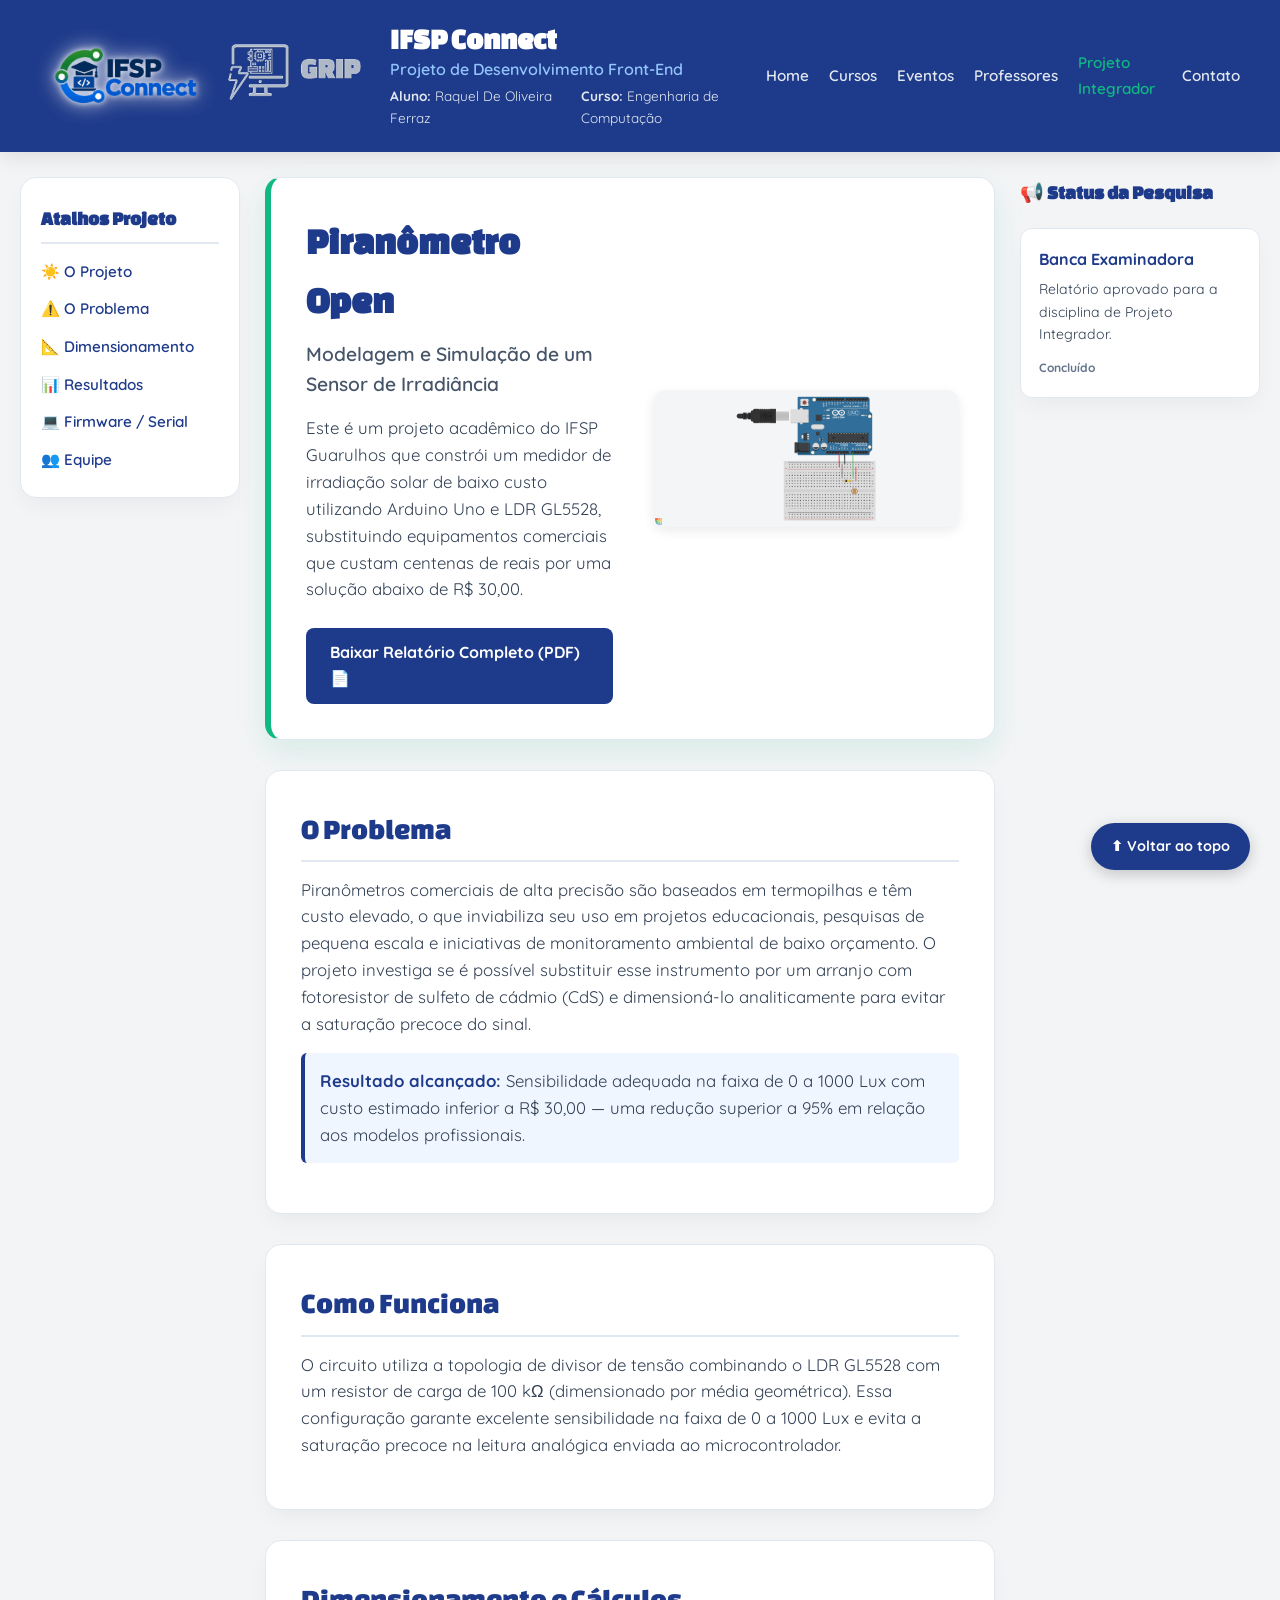
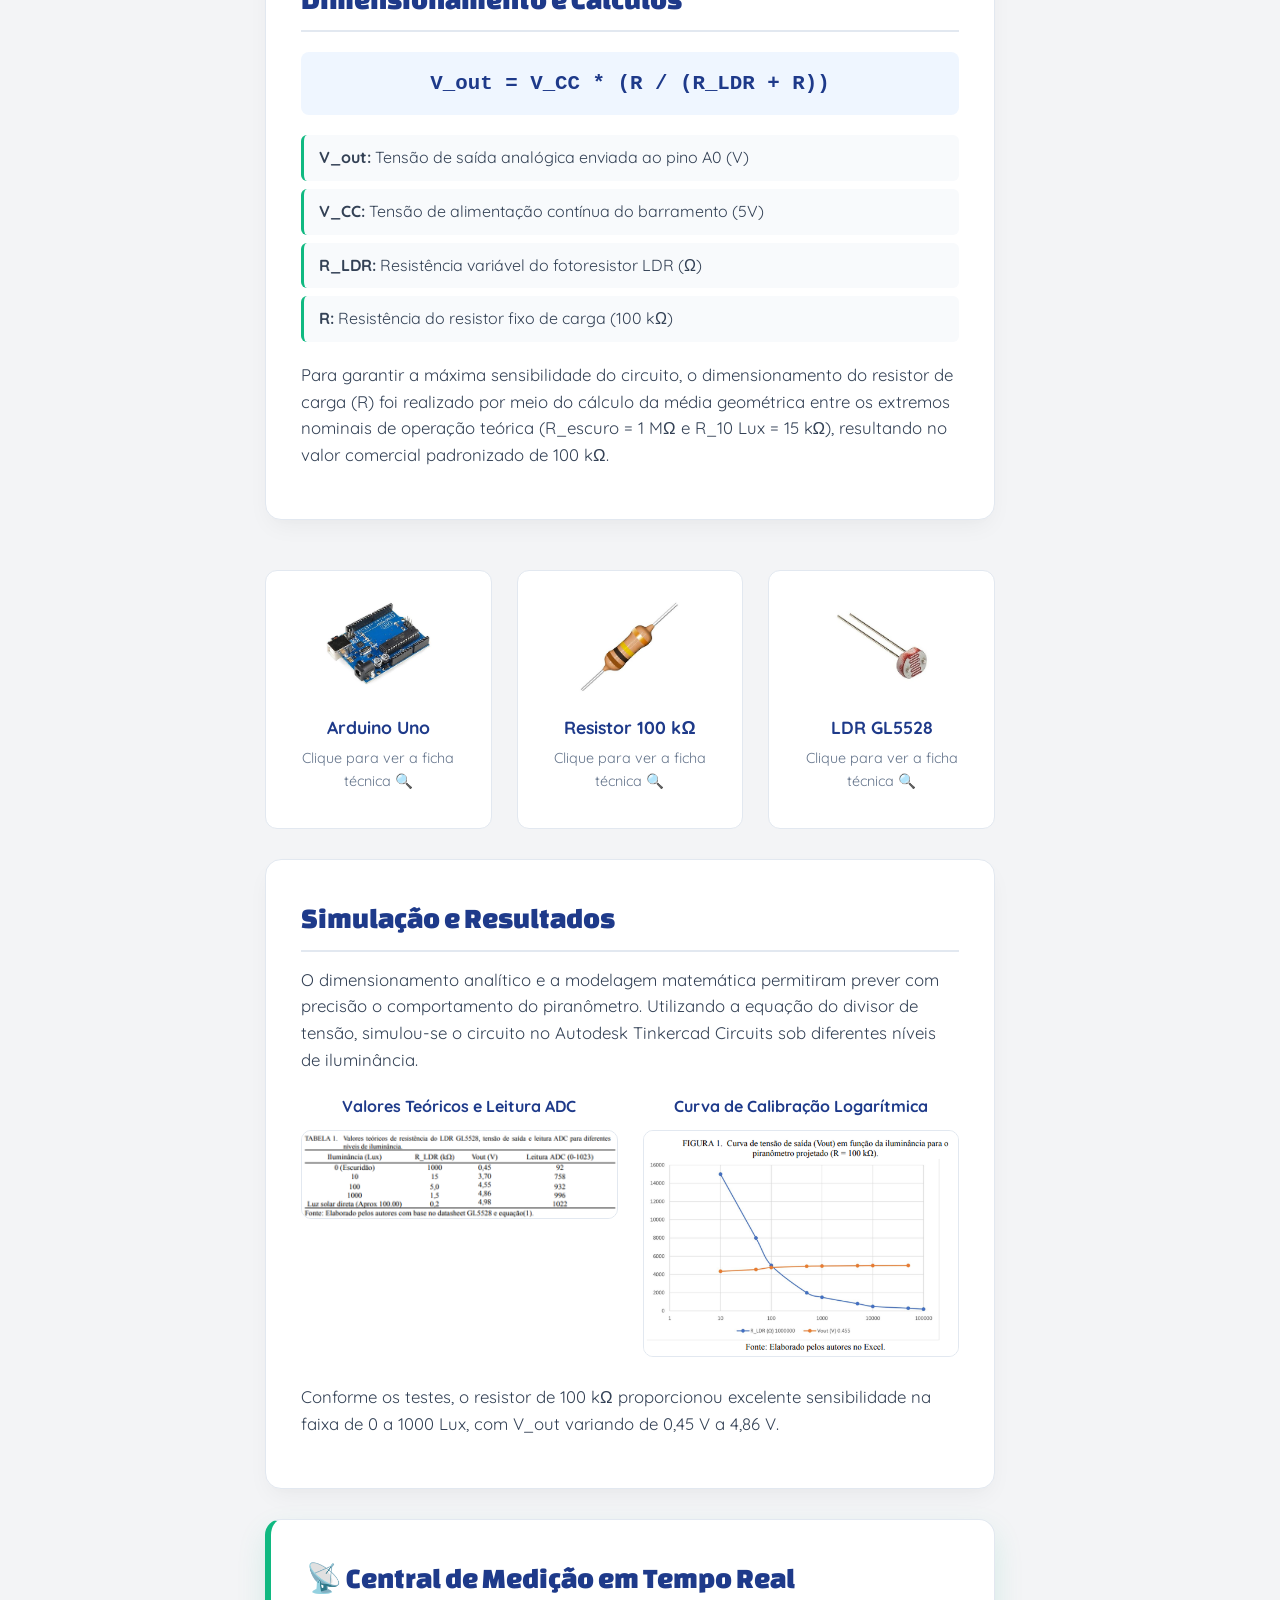
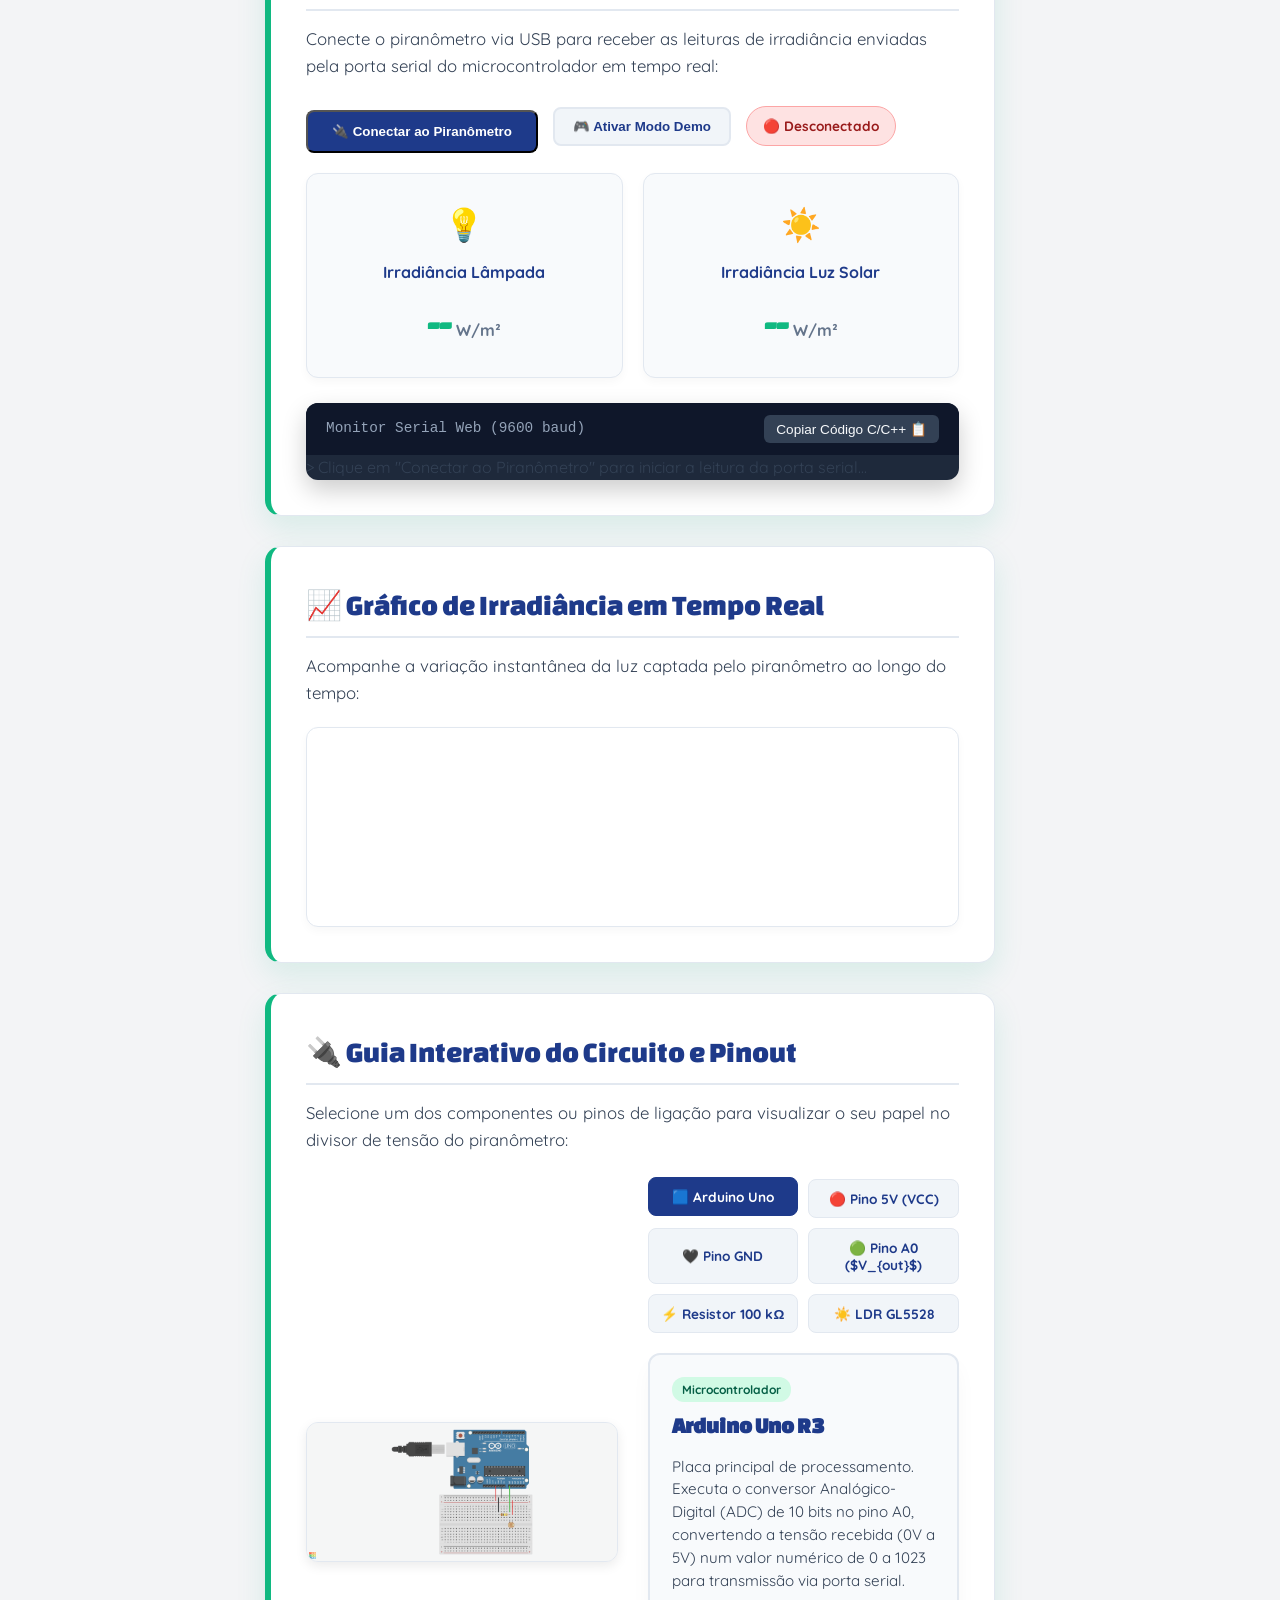
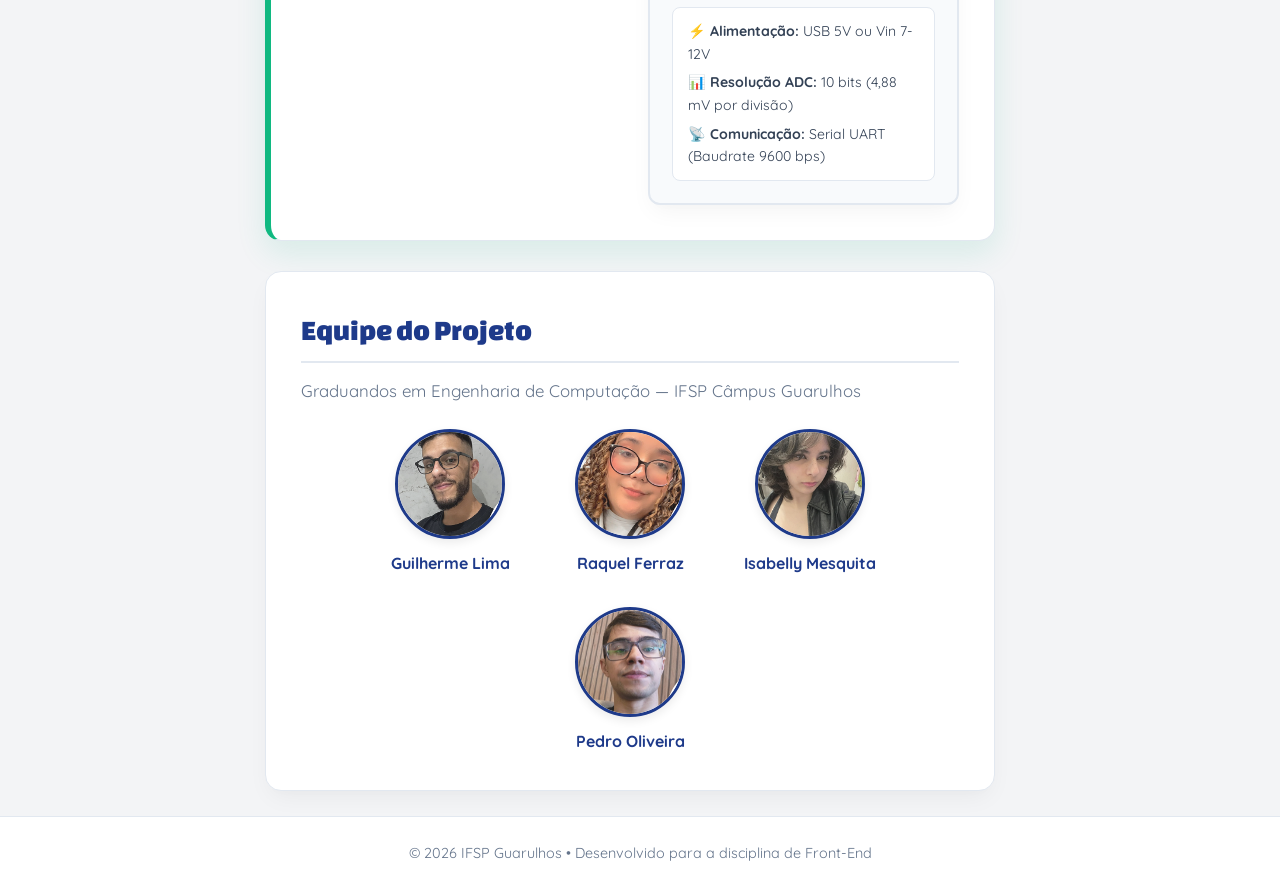
==== paginas/projeto.html @ 39aa789d "IFSP Connect e Projeto Integrador" ====
<!DOCTYPE html>
<html lang="pt-BR">

<head>
    <meta charset="UTF-8">
    <meta name="viewport" content="width=device-width, initial-scale=1.0">
    <link rel="stylesheet" type="text/css" href="../css/StyleProjeto.css">
    <title>Projeto Integrador - IFSP Connect</title>
    <link rel="icon" type="image/png" href="../icones/favicon.png">
    <script src="https://cdn.jsdelivr.net/npm/chart.js"></script>
</head>

<body id="top" class="grid-layout">

    <!-- 1. CABEÇALHO OCUPANDO TODA A LARGURA -->
    <header class="header-area">
        <div class="header-left">
            <div class="Logo">
                <img src="../imagens/ifsp-connect-azul.png" alt="Imagem Connect em azul" class="logo-connect">
                <img src="../imagens/Logo_GRIP_CorClara_ComNome.png" alt="Logo do Grupo que desenvolveu o projeto" class="logo-grip">
            </div>
    
            <div id="TPrincipal">
                <h1 id="principal">IFSP Connect</h1>
                <h2 class="Curso">Projeto de Desenvolvimento Front-End</h2>
                <div class="InfoAluno">
                    <p><strong>Aluno:</strong> Raquel De Oliveira Ferraz</p>
                    <p><strong>Curso:</strong> Engenharia de Computação</p>
                </div>
            </div>
        </div>
    
        <!-- Links de navegação com Flexbox -->
        <nav class="menu-navegacao">
            <ul>
                <li><a href="../index.html">Home</a></li>
                <li><a href="cursos.html">Cursos</a></li>
                <li><a href="eventos.html">Eventos</a></li>
                <li><a href="professores.html">Professores</a></li>
                <li><a href="projeto.html" class="active">Projeto Integrador</a></li>
                <li><a href="contato.html">Contato</a></li>
            </ul>
        </nav>
    </header>

    <!-- 2. MENU LATERAL DE NAVEGAÇÃO RÁPIDA -->
    <aside class="sidebar-area">
        <h3>Atalhos Projeto</h3>
        <nav class="menu-lateral-links">
            <ul>
                <li><a href="#piranometro">☀️ O Projeto</a></li>
                <li><a href="#Problema">⚠️ O Problema</a></li>
                <li><a href="#Calculos">📐 Dimensionamento</a></li>
                <li><a href="#Resultados">📊 Resultados</a></li>
                <li><a href="#Interacao">💻 Firmware / Serial</a></li>
                <li><a href="#Equipe">👥 Equipe</a></li>
            </ul>
        </nav>
    </aside>

    <!-- 3. ÁREA PRINCIPAL DE CONTEÚDO -->
    <main class="main-area">

        <!-- Seção Hero / Apresentação do Projeto -->
        <section id="piranometro" class="card hero-project destaque">
            <div class="project-info">
                <h1>Piranômetro Open</h1>
                <h3>Modelagem e Simulação de um Sensor de Irradiância</h3>

                <p>
                    Este é um projeto acadêmico do IFSP Guarulhos que constrói um medidor de irradiação solar de baixo custo 
                    utilizando Arduino Uno e LDR GL5528, substituindo equipamentos comerciais que custam centenas de reais por uma solução abaixo de R$ 30,00.
                </p>

                <div class="btn-group">
                    <a href="../fontes/relatorio_projeto_integrador.pdf" target="_blank" class="btn-primary">
                        Baixar Relatório Completo (PDF) 📄
                    </a>
                </div>
            </div>

            <div class="project-media">
                <img src="../imagens/SensorIrradiancia.png" alt="Simulação do projeto no Tinkercad">
            </div>
        </section>

        <!-- Seção O Problema -->
        <section id="Problema" class="card Problema">
            <h2>O Problema</h2>
            <p>
                Piranômetros comerciais de alta precisão são baseados em termopilhas e têm custo elevado, o que inviabiliza seu uso
                em projetos educacionais, pesquisas de pequena escala e iniciativas de monitoramento ambiental de baixo orçamento. O projeto investiga
                se é possível substituir esse instrumento por um arranjo com fotoresistor de sulfeto de cádmio (CdS) e dimensioná-lo analiticamente para evitar a saturação precoce do sinal.
            </p>
            <p class="highlight-box">
                <strong>Resultado alcançado:</strong> Sensibilidade adequada na faixa de 0 a 1000 Lux com custo estimado inferior a R$ 30,00 — uma redução superior a 95% em relação aos modelos profissionais.
            </p>
        </section>

        <!-- Seção Como Funciona -->
        <section class="card ComoFunciona">
            <h2>Como Funciona</h2>
            <p>
                O circuito utiliza a topologia de divisor de tensão combinando o LDR GL5528 com um resistor de carga de 100 kΩ (dimensionado por média geométrica). Essa configuração garante excelente sensibilidade na faixa de 0 a 1000 Lux e evita a saturação precoce na leitura analógica enviada ao microcontrolador.
            </p>
        </section>

        <!-- Seção Cálculos -->
        <section id="Calculos" class="card calculo">
            <h2>Dimensionamento e Cálculos</h2>

            <div class="formula-box">
                V_out = V_CC * (R / (R_LDR + R))
            </div>

            <ul class="lista-variaveis">
                <li><strong>V_out:</strong> Tensão de saída analógica enviada ao pino A0 (V)</li>
                <li><strong>V_CC:</strong> Tensão de alimentação contínua do barramento (5V)</li>
                <li><strong>R_LDR:</strong> Resistência variável do fotoresistor LDR (Ω)</li>
                <li><strong>R:</strong> Resistência do resistor fixo de carga (100 kΩ)</li>
            </ul>

            <p>
                Para garantir a máxima sensibilidade do circuito, o dimensionamento do resistor de carga (R) foi realizado por meio do cálculo da média geométrica entre os extremos nominais de operação teórica (R_escuro = 1 MΩ e R_10 Lux = 15 kΩ), resultando no valor comercial padronizado de 100 kΩ.
            </p>
        </section>

        <!-- Seção Componentes -->
        <div class="components-grid">
            <div class="component-card component-card-interactive" onclick="abrirModal('arduino')">
                <img src="../imagens/Arduino.png" alt="Arduino Uno">
                <h4>Arduino Uno</h4>
                <p>Clique para ver a ficha técnica 🔍</p>
            </div>
        
            <div class="component-card component-card-interactive" onclick="abrirModal('resistor')">
                <img src="../imagens/Resistor.png" alt="Resistor 100kΩ">
                <h4>Resistor 100 kΩ</h4>
                <p>Clique para ver a ficha técnica 🔍</p>
            </div>
        
            <div class="component-card component-card-interactive" onclick="abrirModal('ldr')">
                <img src="../imagens/LDR.png" alt="Fotoresistor LDR">
                <h4>LDR GL5528</h4>
                <p>Clique para ver a ficha técnica 🔍</p>
            </div>
        </div>

        <!-- Seção Resultados -->
        <section id="Resultados" class="card Resultado">
            <h2>Simulação e Resultados</h2>

            <p>
                O dimensionamento analítico e a modelagem matemática permitiram prever com precisão o comportamento do piranômetro. Utilizando a equação do divisor de tensão, simulou-se o circuito no Autodesk Tinkercad Circuits sob diferentes níveis de iluminância.
            </p>

            <div class="results-media-grid">
                <div class="media-box">
                    <h4>Valores Teóricos e Leitura ADC</h4>
                    <img src="../imagens/TabelaResul.png" alt="Tabela de resultados calculados">
                </div>

                <div class="media-box">
                    <h4>Curva de Calibração Logarítmica</h4>
                    <img src="../imagens/GraficoResul.png" alt="Gráfico da tensão de saída em função da iluminância">
                </div>
            </div>

            <p>
                Conforme os testes, o resistor de 100 kΩ proporcionou excelente sensibilidade na faixa de 0 a 1000 Lux, com V_out variando de 0,45 V a 4,86 V.
            </p>
        </section>

        <!-- PAINEL DE COMUNICAÇÃO SERIAL E MEDIÇÃO EM TEMPO REAL -->
        <section id="Interacao" class="card destaque">
            <h2>📡 Central de Medição em Tempo Real</h2>
            <p>Conecte o piranômetro via USB para receber as leituras de irradiância enviadas pela porta serial do
                microcontrolador em tempo real:</p>
        
            <div class="serial-controls">
                <button type="button" id="btnConectar" class="btn-primary">🔌 Conectar ao Piranômetro</button>
                <button type="button" id="btnDemo" class="btn-scenario">🎮 Ativar Modo Demo</button>
                <span id="statusConexao" class="badge-status desconectado">🔴 Desconectado</span>
            </div>
        
            <!-- Cards de Leituras Dinâmicas -->
            <div class="dash-resultados">
                <div class="dash-card">
                    <div class="dash-icon">💡</div>
                    <h4>Irradiância Lâmpada</h4>
                    <div class="dash-valor"><span id="valorLampada">--</span> <small>W/m²</small></div>
                </div>
                <div class="dash-card">
                    <div class="dash-icon">☀️</div>
                    <h4>Irradiância Luz Solar</h4>
                    <div class="dash-valor"><span id="valorSolar">--</span> <small>W/m²</small></div>
                </div>
            </div>
        
            <!-- Interface do Editor / Monitor Serial Integrado -->
            <div class="code-editor-container" style="margin-top: 25px;">
                <div class="editor-header">
                    <span>Monitor Serial Web (9600 baud)</span>
                    <button type="button" class="btn-copy" onclick="copiarCodigo()">Copiar Código C/C++ 📋</button>
                </div>
        
                <!-- Terminal de Saída Serial -->
                <div class="serial-monitor">
                    <div class="serial-body" id="serialOutput">
                        > Clique em "Conectar ao Piranômetro" para iniciar a leitura da porta serial...
                    </div>
                </div>
        
                <pre style="display: none;"><code id="codeBlock">void setup() {
          Serial.begin(9600); // Inicia comunicação serial a 9600 bps
        }
        
        void loop() {
          // Exemplo de envio padronizado para o IFSP Connect:
          // LAMPADA, <valor>
          // SOLAR, <valor>
          float irradianciaLampada = 650.0;
          float irradianciaSolar = 820.0;
          
          Serial.print("LAMPADA, ");
          Serial.println(irradianciaLampada);
          Serial.print("SOLAR, ");
          Serial.println(irradianciaSolar);
          delay(2000);
        }</code></pre>
            </div>
        </section>

        <!-- GRÁFICO DINÂMICO EM TEMPO REAL -->
        <section id="GraficoTempoReal" class="card destaque">
            <h2>📈 Gráfico de Irradiância em Tempo Real</h2>
            <p>Acompanhe a variação instantânea da luz captada pelo piranômetro ao longo do tempo:</p>

            <div class="chart-container-box">
                <canvas id="graficoIrradiancia"></canvas>
            </div>
        </section>

        <!-- GUIA INTERATIVO DO CIRCUITO E PINOUT -->
        <section id="GuiaCircuito" class="card destaque">
            <h2>🔌 Guia Interativo do Circuito e Pinout</h2>
            <p>Selecione um dos componentes ou pinos de ligação para visualizar o seu papel no divisor de tensão do piranômetro:</p>

            <div class="circuit-interactive-container">
                <!-- Imagem do Circuito Limpa -->
                <div class="circuit-diagram-wrapper">
                    <img src="../imagens/SensorIrradiancia.png" alt="Esquema do Circuito Piranômetro Open no Tinkercad" id="imgCircuito">
                </div>

                <!-- Painel de Seleção + Card de Informações -->
                <div class="circuit-interactive-panel">
                    <!-- Botões de Seleção Rápida -->
                    <div class="pinout-btn-grid">
                        <button type="button" class="btn-pinout active" onclick="mostrarInfoPino('arduino')">🟦 Arduino Uno</button>
                        <button type="button" class="btn-pinout" onclick="mostrarInfoPino('vcc')">🔴 Pino 5V (VCC)</button>
                        <button type="button" class="btn-pinout" onclick="mostrarInfoPino('gnd')">🖤 Pino GND</button>
                        <button type="button" class="btn-pinout" onclick="mostrarInfoPino('a0')">🟢 Pino A0 ($V_{out}$)</button>
                        <button type="button" class="btn-pinout" onclick="mostrarInfoPino('resistor')">⚡ Resistor 100 kΩ</button>
                        <button type="button" class="btn-pinout" onclick="mostrarInfoPino('ldr')">☀️ LDR GL5528</button>
                    </div>

                    <!-- Card Explicativo com Informações do Item Selecionado -->
                    <div class="circuit-info-card" id="cardInfoPinout">
                        <div class="info-pinout-header">
                            <span class="info-pinout-badge" id="badgePinout">Microcontrolador</span>
                            <h3 id="tituloPinout">Arduino Uno R3</h3>
                        </div>
                        <p id="descPinout">Placa principal de processamento. Executa o conversor Analógico-Digital (ADC) de 10 bits no pino A0, convertendo a tensão recebida (0V a 5V) num valor numérico de 0 a 1023 para transmissão via porta serial.</p>
                        <ul class="info-pinout-specs" id="specsPinout">
                            <li>⚡ <strong>Alimentação:</strong> USB 5V ou Vin 7-12V</li>
                            <li>📊 <strong>Resolução ADC:</strong> 10 bits (4,88 mV por divisão)</li>
                            <li>📡 <strong>Comunicação:</strong> Serial UART (Baudrate 9600 bps)</li>
                        </ul>
                    </div>
                </div>
            </div>
        </section>

        <!-- ESTRUTURA DO MODAL (POP-UP DOS COMPONENTES) -->
        <div id="modalComponente" class="modal-overlay" onclick="fecharModalFora(event)">
            <div class="modal-content">
                <span class="modal-close" onclick="fecharModal()">&times;</span>
                <h3 id="modalTitulo">Título do Componente</h3>
                <img id="modalImagem" src="" alt="Imagem do Componente">
                <p id="modalDescricao">Descrição técnica detalhada...</p>
                <ul id="modalEspecificacoes" class="modal-specs">
                    <!-- Especificações inseridas via JS -->
                </ul>
            </div>
        </div>

        <!-- Seção Equipe -->
        <section id="Equipe" class="card EquipeSeçao">
            <h2>Equipe do Projeto</h2>
            <p class="subtitle-team">Graduandos em Engenharia de Computação — IFSP Câmpus Guarulhos</p>

            <div class="team-grid">
                <div class="team-member">
                    <div class="foto-wrapper foto-guilherme">
                        <img src="../imagens/Guilherme.png" alt="Guilherme Lima">
                    </div>
                    <h4>Guilherme Lima</h4>
                </div>
                
                <div class="team-member">
                    <div class="foto-wrapper foto-raquel">
                        <img src="../imagens/Raquel.png" alt="Raquel Ferraz">
                    </div>
                    <h4>Raquel Ferraz</h4>
                </div>
                
                <div class="team-member">
                    <div class="foto-wrapper foto-isabelly">
                        <img src="../imagens/Isabelly.png" alt="Isabelly Mesquita">
                    </div>
                    <h4>Isabelly Mesquita</h4>
                </div>
                
                <div class="team-member">
                    <div class="foto-wrapper foto-pedro">
                        <img src="../imagens/Pedro.png" alt="Pedro Oliveira">
                    </div>
                    <h4>Pedro Oliveira</h4>
                </div>
            </div>
        </section>

    </main>

    <!-- 4. BARRA LATERAL PARA AVISOS DE PESQUISA -->
    <aside class="avisos-area">
        <h3>📢 Status da Pesquisa</h3>
        
        <div class="card-aviso">
            <h4>Banca Examinadora</h4>
            <p>Relatório aprovado para a disciplina de Projeto Integrador.</p>
            <span class="data-aviso">Concluído</span>
        </div>

    </aside>

    <!-- Botão Voltar ao Topo -->
    <a href="#top" class="btn-topo" title="Voltar ao topo">⬆ Voltar ao topo</a>

    <!-- 5. RODAPÉ OCUPANDO TODA A LARGURA -->
    <footer class="footer-area">
        <p>© 2026 IFSP Guarulhos • Desenvolvido para a disciplina de Front-End</p>
    </footer>

    <script src="../js/projeto.js"></script>
</body>

</html>
---- css/StyleProjeto.css ----
@import url('https://fonts.googleapis.com/css2?family=Changa+One&family=Quicksand:wght@400;500;600;700&display=swap');

/* RESET E VARIÁVEIS DE COR */
* {
    margin: 0;
    padding: 0;
    box-sizing: border-box;
}

:root {
    --bg-page: #F3F4F6;            
    --card-bg: #FFFFFF;            
    --primary-blue: #1E3A8A;       
    --accent-green: #10B981;       
    --text-main: #334155;          
    --text-muted: #64748B;         
    --border-color: #E2E8F0;       
    --shadow-soft: 0 10px 25px -5px rgba(0, 0, 0, 0.05), 0 8px 10px -6px rgba(0, 0, 0, 0.01);
}

html {
    scroll-behavior: smooth;
}

body {
    font-family: 'Quicksand', sans-serif;
    background-color: var(--bg-page);
    color: var(--text-main);
    line-height: 1.6;
}

/* ESTRUTURA PRINCIPAL COM CSS GRID */
.grid-layout {
    display: grid;
    grid-template-areas:
        "header  header   header"
        "sidebar main     avisos"
        "footer  footer   footer";
    grid-template-columns: 240px 1fr 260px;
    grid-template-rows: auto 1fr auto;
    min-height: 100vh;
    gap: 25px;
}

/* CABEÇALHO (LARGURA TOTAL E FLEXBOX INTERNO)*/
.header-area {
    grid-area: header;
    background-color: var(--primary-blue);
    padding: 15px 40px;
    display: flex;
    align-items: center;            
    justify-content: space-between; 
    position: sticky;
    top: 0;
    z-index: 1000;
    box-shadow: 0 4px 20px rgba(0, 0, 0, 0.1);
}

.header-left {
    display: flex;
    align-items: center;
    gap: 25px;                      
}

.Logo {
    display: flex;
    align-items: center;    
    gap: 15px;              
}

.Logo .logo-connect {
    max-width: 170px;
    height: auto;
    display: block;
    filter: drop-shadow(0px 0px 3px rgba(255, 255, 255, 0.95)) 
            drop-shadow(0px 0px 10px rgba(255, 255, 255, 0.7));
}

.Logo .logo-grip {
    max-width: 140px;  
    height: auto;
    display: block;
    margin-top: 10px;        
    transform: translateY(2px); 
}

#TPrincipal {
    display: flex;
    flex-direction: column;
    gap: 2px;             
}

#principal {
    color: #FFFFFF;
    font-family: 'Changa One', cursive, sans-serif;
    font-size: 1.8rem;
    line-height: 1.1;       
}

.Curso {
    color: #93C5FD;
    font-size: 1rem;
    font-weight: 600;
}

.InfoAluno {
    color: #E2E8F0;
    display: flex;
    gap: 20px;
    font-size: 0.85rem;
}

.InfoAluno p { color: #E2E8F0; font-weight: 400; }
.InfoAluno strong { color: #E2E8F0; font-weight: 700; }

/* MENU DE NAVEGAÇÃO SUPERIOR (FLEXBOX) */
nav.menu-navegacao ul {
    display: flex;
    list-style: none;
    gap: 20px;
    align-items: center;
}

nav a {
    text-decoration: none;
    color: #E2E8F0;
    font-weight: 600;
    font-size: 0.95rem;
    transition: color 0.2s ease;
}

nav a:hover, nav a.active {
    color: var(--accent-green);
}

/* MENU LATERAL (SIDEBAR) */
.sidebar-area {
    grid-area: sidebar;
    background-color: var(--card-bg);
    border-radius: 16px;
    padding: 25px 20px;
    margin-left: 20px;
    height: fit-content;
    border: 1px solid var(--border-color);
    box-shadow: var(--shadow-soft);
    position: sticky;
    top: 100px;
}

.sidebar-area h3 {
    font-size: 1.2rem;
    color: var(--primary-blue);
    font-family: 'Changa One', cursive, sans-serif;
    margin-bottom: 15px;
    border-bottom: 2px solid var(--border-color);
    padding-bottom: 8px;
}

.menu-lateral-links ul {
    list-style: none;
    display: flex;
    flex-direction: column;
    gap: 12px;
}

.menu-lateral-links a {
    text-decoration: none;
    color: var(--primary-blue);
    font-weight: 600;
    font-size: 0.95rem;
    transition: color 0.2s ease;
}

.menu-lateral-links a:hover {
    color: var(--accent-green);
}

/* ÁREA PRINCIPAL DE CONTEÚDO (MAIN)*/
.main-area {
    grid-area: main;
    display: flex;
    flex-direction: column;
    gap: 30px;
}

.card {
    background-color: var(--card-bg);
    border-radius: 16px;
    padding: 35px;
    box-shadow: var(--shadow-soft);
    border: 1px solid var(--border-color);
    scroll-margin-top: 110px;
}

.card.destaque {
    border-left: 6px solid var(--accent-green);
    box-shadow: 0 12px 30px rgba(16, 185, 129, 0.12);
}

main h2 {
    font-family: 'Changa One', cursive, sans-serif;
    color: var(--primary-blue);
    font-size: 1.8rem;
    font-weight: 400;
    margin-bottom: 15px;
    border-bottom: 2px solid var(--border-color);
    padding-bottom: 8px;
}

main h3 {
    font-family: 'Quicksand', sans-serif;
    color: #475569;
    font-size: 1.2rem;
    font-weight: 600;
    margin-bottom: 15px;
}

main p {
    font-size: 1.05rem;
    color: var(--text-main);
    line-height: 1.6;
    margin-bottom: 15px;
}

main p strong {
    color: var(--primary-blue);
}

/* HERO DO PROJETO */
.hero-project {
    display: flex;
    align-items: center;
    justify-content: space-between;
    gap: 40px;
}

.project-info { flex: 1; }

.project-info h1 {
    font-family: 'Changa One', cursive, sans-serif;
    color: var(--primary-blue);
    font-size: 2.3rem;
    margin-bottom: 8px;
}

.project-media {
    flex: 1;
    display: flex;
    justify-content: center;
}

.project-media img {
    width: 100%;
    max-width: 420px;
    border-radius: 12px;
    box-shadow: 0 4px 12px rgba(0,0,0,0.08);
}

.btn-primary {
    display: inline-block;
    background-color: var(--primary-blue);
    color: #FFFFFF;
    padding: 12px 24px;
    border-radius: 8px;
    text-decoration: none;
    font-weight: bold;
    margin-top: 10px;
    transition: all 0.2s ease;
}

.btn-primary:hover {
    background-color: #2563EB;
    transform: translateY(-2px);
}

/* DESTAQUES E FÓRMULA */
.highlight-box {
    background-color: #EFF6FF;
    border-left: 4px solid var(--primary-blue);
    padding: 15px;
    border-radius: 6px;
}

.formula-box {
    background-color: #EFF6FF;
    color: var(--primary-blue);
    font-family: monospace;
    font-size: 1.3rem;
    font-weight: bold;
    text-align: center;
    padding: 15px;
    border-radius: 8px;
    margin: 20px 0;
}

.lista-variaveis {
    list-style: none;
    margin-bottom: 20px;
}

.lista-variaveis li {
    background: #F8FAFC;
    padding: 10px 15px;
    border-radius: 6px;
    margin-bottom: 8px;
    border-left: 3px solid var(--accent-green);
}

/* GRID DE COMPONENTES */
.components-grid {
    display: grid;
    grid-template-columns: repeat(auto-fit, minmax(220px, 1fr));
    gap: 25px;
    margin-top: 20px;
}

.component-card {
    background: #FFFFFF;
    border-radius: 12px;
    padding: 20px;
    text-align: center;
    border: 1px solid var(--border-color);
    display: flex;
    flex-direction: column;
    justify-content: space-between;
    transition: transform 0.2s ease, box-shadow 0.2s ease;
}

.component-card:hover {
    transform: translateY(-5px);
    box-shadow: 0 10px 20px rgba(0,0,0,0.06);
}

.component-card img {
    max-width: 100%;
    height: 110px;
    object-fit: contain;
    margin-bottom: 12px;
}

.component-card h4 {
    color: var(--primary-blue);
    font-size: 1.1rem;
    margin-bottom: 6px;
}

.component-card p {
    font-size: 0.9rem;
    color: var(--text-muted);
    margin-top: auto;
}

.component-card-interactive { cursor: pointer; }

/* MODAL / POP-UP DOS COMPONENTES */
.modal-overlay {
    position: fixed;
    top: 0;
    left: 0;
    width: 100%;
    height: 100%;
    background-color: rgba(15, 23, 42, 0.75);
    display: none;
    justify-content: center;
    align-items: center;
    z-index: 2000;
    backdrop-filter: blur(4px);
}

.modal-content {
    background-color: #FFFFFF;
    border-radius: 16px;
    padding: 30px;
    max-width: 500px;
    width: 90%;
    position: relative;
    box-shadow: 0 20px 25px -5px rgba(0, 0, 0, 0.2);
    text-align: center;
    animation: modalFadeIn 0.25s ease-out;
}

@keyframes modalFadeIn {
    from { opacity: 0; transform: translateY(-20px); }
    to { opacity: 1; transform: translateY(0); }
}

.modal-close {
    position: absolute;
    top: 15px;
    right: 20px;
    font-size: 1.8rem;
    color: var(--text-muted);
    cursor: pointer;
    line-height: 1;
}

.modal-close:hover { color: var(--primary-blue); }

#modalImagem {
    max-width: 140px;
    height: 120px;
    object-fit: contain;
    margin: 15px 0;
}

#modalTitulo {
    color: var(--primary-blue);
    font-family: 'Changa One', cursive, sans-serif;
    font-size: 1.6rem;
}

.modal-specs {
    list-style: none;
    text-align: left;
    margin-top: 15px;
    background: #F8FAFC;
    padding: 15px;
    border-radius: 8px;
}

.modal-specs li {
    font-size: 0.9rem;
    color: var(--text-main);
    margin-bottom: 6px;
    border-left: 3px solid var(--accent-green);
    padding-left: 8px;
}

/* MÍDIAS DOS RESULTADOS */
.results-media-grid {
    display: grid;
    grid-template-columns: repeat(auto-fit, minmax(300px, 1fr));
    gap: 25px;
    margin: 20px 0;
}

.media-box { text-align: center; }

.media-box h4 {
    margin-bottom: 10px;
    color: var(--primary-blue);
}

.media-box img {
    width: 100%;
    border-radius: 10px;
    border: 1px solid var(--border-color);
}

.scenarios-btn-group {
    display: flex;
    gap: 12px;
    margin-bottom: 20px;
    flex-wrap: wrap;
}

/* FIRMWARE & MONITOR SERIAL SIMULADO */
.btn-scenario {
    background-color: #F1F5F9;
    color: var(--primary-blue);
    border: 2px solid var(--border-color);
    padding: 10px 18px;
    border-radius: 8px;
    font-weight: 600;
    cursor: pointer;
    transition: all 0.2s ease;
}

.btn-scenario:hover, .btn-scenario.active {
    background-color: var(--primary-blue);
    color: #FFFFFF;
    border-color: var(--primary-blue);
}

.code-editor-container {
    background-color: #1E293B;
    border-radius: 12px;
    overflow: hidden;
    box-shadow: 0 10px 25px rgba(0,0,0,0.2);
}

.editor-header {
    background-color: #0F172A;
    padding: 12px 20px;
    display: flex;
    justify-content: space-between;
    align-items: center;
    color: #94A3B8;
    font-family: monospace;
    font-size: 0.9rem;
}

.btn-copy {
    background-color: #334155;
    color: #F8FAFC;
    border: none;
    padding: 6px 12px;
    border-radius: 6px;
    cursor: pointer;
    font-size: 0.85rem;
    transition: background 0.2s;
}

.btn-copy:hover { background-color: var(--accent-green); }

.code-editor-container pre {
    padding: 20px;
    color: #38BDF8;
    font-family: 'Consolas', 'Courier New', monospace;
    font-size: 0.9rem;
    overflow-x: auto;
    margin: 0;
}

/* PAINEL DE MEDIÇÃO EM TEMPO REAL (WEB SERIAL API) */
   .serial-controls {
    display: flex;
    align-items: center;
    gap: 15px;
    margin: 20px 0;
    flex-wrap: wrap;
}

.badge-status {
    padding: 8px 16px;
    border-radius: 20px;
    font-size: 0.85rem;
    font-weight: 700;
    transition: all 0.3s ease;
}

.badge-status.desconectado {
    background-color: #FEE2E2;
    color: #991B1B;
    border: 1px solid #FCA5A5;
}

.badge-status.conectado {
    background-color: #D1FAE5;
    color: #065F46;
    border: 1px solid #6EE7B7;
}

.badge-status.demo {
    background-color: #FEF3C7;
    color: #92400E;
    border: 1px solid #FCD34D;
}

.dash-resultados {
    display: grid;
    grid-template-columns: repeat(auto-fit, minmax(240px, 1fr));
    gap: 20px;
    margin-top: 20px;
}

.dash-card {
    background-color: #F8FAFC;
    border: 1px solid var(--border-color);
    border-radius: 12px;
    padding: 25px;
    text-align: center;
    box-shadow: 0 4px 10px rgba(0, 0, 0, 0.03);
    transition: transform 0.2s ease;
}

.dash-card:hover {
    transform: translateY(-3px);
}

.dash-icon {
    font-size: 2rem;
    margin-bottom: 10px;
}

.dash-card h4 {
    color: var(--primary-blue);
    font-size: 1rem;
    margin-bottom: 10px;
}

.dash-valor {
    font-size: 2.2rem;
    font-weight: 700;
    color: var(--accent-green);
    font-family: 'Changa One', cursive, sans-serif;
}

.dash-valor small {
    font-size: 1rem;
    color: var(--text-muted);
    font-family: 'Quicksand', sans-serif;
}

/* ESTILO DO GRÁFICO DINÂMICO */
   .chart-container-box {
    position: relative;
    width: 100%;
    max-height: 400px;
    margin-top: 20px;
    background-color: #FFFFFF;
    border: 1px solid var(--border-color);
    border-radius: 12px;
    padding: 20px;
    box-shadow: 0 4px 10px rgba(0, 0, 0, 0.03);
}

@media (max-width: 768px) {
    .chart-container-box {
        padding: 10px;
        max-height: 300px;
    }
}

/* =========================================================
   GUIA INTERATIVO DO CIRCUITO (PINOUT)
   ========================================================= */
.circuit-interactive-container {
    display: grid;
    grid-template-columns: 1.2fr 1fr;
    gap: 30px;
    align-items: center;
    margin-top: 25px;
}

/* Container do Diagrama */
.circuit-diagram-wrapper {
    position: relative;
    width: 100%;
    border-radius: 12px;
    overflow: hidden;
    border: 1px solid var(--border-color);
    box-shadow: 0 4px 12px rgba(0, 0, 0, 0.08);
    background-color: #0F172A;
}

.circuit-diagram-wrapper img {
    width: 100%;
    height: auto;
    display: block;
    opacity: 0.9;
}

/* Hotspots Pulsantes sobre o Diagrama */
.hotspot {
    position: absolute;
    cursor: pointer;
    z-index: 10;
    display: flex;
    align-items: center;
    gap: 8px;
}

.hotspot-pulse {
    width: 16px;
    height: 16px;
    background-color: var(--accent-green);
    border-radius: 50%;
    box-shadow: 0 0 0 rgba(16, 185, 129, 0.6);
    animation: pulseAnimation 1.8s infinite;
    border: 2px solid #FFFFFF;
}

@keyframes pulseAnimation {
    0% { box-shadow: 0 0 0 0 rgba(16, 185, 129, 0.8); }
    70% { box-shadow: 0 0 0 14px rgba(16, 185, 129, 0); }
    100% { box-shadow: 0 0 0 0 rgba(16, 185, 129, 0); }
}

.hotspot-label {
    background-color: rgba(15, 23, 42, 0.85);
    color: #FFFFFF;
    font-size: 0.75rem;
    font-weight: 700;
    padding: 3px 8px;
    border-radius: 6px;
    border: 1px solid rgba(255, 255, 255, 0.2);
    white-space: nowrap;
    backdrop-filter: blur(4px);
    transition: transform 0.2s ease, background 0.2s ease;
}

.hotspot:hover .hotspot-label {
    transform: scale(1.05);
    background-color: var(--primary-blue);
}

/* Posições relativas dos Hotspots sobre o circuito */
.hs-arduino  { top: 65%; left: 15%; }
.hs-ldr      { top: 25%; left: 70%; }
.hs-resistor { top: 55%; left: 72%; }
.hs-vcc      { top: 38%; left: 35%; }
.hs-a0       { top: 48%; left: 45%; }
.hs-gnd      { top: 60%; left: 38%; }

/* Card Lateral Explicativo */
.circuit-info-card {
    background-color: #F8FAFC;
    border: 2px solid var(--border-color);
    border-radius: 12px;
    padding: 25px;
    box-shadow: var(--shadow-soft);
    transition: all 0.3s ease;
    min-height: 280px;
    display: flex;
    flex-direction: column;
    justify-content: center;
}

.info-pinout-header {
    display: flex;
    flex-direction: column;
    gap: 6px;
    margin-bottom: 12px;
}

.info-pinout-badge {
    align-self: flex-start;
    background-color: #E2E8F0;
    color: var(--primary-blue);
    font-size: 0.75rem;
    font-weight: 700;
    padding: 3px 10px;
    border-radius: 12px;
}

.circuit-info-card h3 {
    font-family: 'Changa One', cursive, sans-serif;
    color: var(--primary-blue);
    font-size: 1.4rem;
    margin: 0;
}

.circuit-info-card p {
    font-size: 0.95rem;
    color: var(--text-main);
    line-height: 1.5;
    margin-bottom: 15px;
}

.info-pinout-specs {
    list-style: none;
    background: #FFFFFF;
    padding: 12px 15px;
    border-radius: 8px;
    border: 1px solid var(--border-color);
}

.info-pinout-specs li {
    font-size: 0.88rem;
    color: var(--text-main);
    margin-bottom: 6px;
}

.info-pinout-specs li:last-child {
    margin-bottom: 0;
}

/* Responsividade */
@media (max-width: 992px) {
    .circuit-interactive-container {
        grid-template-columns: 1fr;
    }
}

/* =========================================================
   GUIA INTERATIVO DO CIRCUITO (PAINEL RESPONSIVO)
   ========================================================= */
   .circuit-interactive-container {
    display: grid;
    grid-template-columns: 1fr 1fr;
    gap: 30px;
    align-items: center;
    margin-top: 25px;
}

.circuit-diagram-wrapper {
    width: 100%;
    border-radius: 12px;
    overflow: hidden;
    border: 1px solid var(--border-color);
    box-shadow: 0 4px 12px rgba(0, 0, 0, 0.08);
    background-color: #F8FAFC;
}

.circuit-diagram-wrapper img {
    width: 100%;
    height: auto;
    display: block;
    object-fit: contain;
}

.circuit-interactive-panel {
    display: flex;
    flex-direction: column;
    gap: 20px;
}

/* GRID DE BOTÕES DE SELEÇÃO RÁPIDA */
.pinout-btn-grid {
    display: grid;
    grid-template-columns: repeat(auto-fit, minmax(140px, 1fr));
    gap: 10px;
}

.btn-pinout {
    background-color: #F1F5F9;
    color: var(--primary-blue);
    border: 1px solid var(--border-color);
    padding: 10px 12px;
    border-radius: 8px;
    font-size: 0.85rem;
    font-weight: 700;
    font-family: 'Quicksand', sans-serif;
    cursor: pointer;
    text-align: center;
    transition: all 0.2s ease;
}

.btn-pinout:hover, .btn-pinout.active {
    background-color: var(--primary-blue);
    color: #FFFFFF;
    border-color: var(--primary-blue);
    transform: translateY(-2px);
}

/* CARD INFORMATIVO */
.circuit-info-card {
    background-color: #F8FAFC;
    border: 2px solid var(--border-color);
    border-radius: 12px;
    padding: 22px;
    box-shadow: var(--shadow-soft);
    transition: all 0.3s ease;
}

.info-pinout-header {
    display: flex;
    flex-direction: column;
    gap: 6px;
    margin-bottom: 12px;
}

.info-pinout-badge {
    align-self: flex-start;
    background-color: #D1FAE5;
    color: #065F46;
    font-size: 0.75rem;
    font-weight: 700;
    padding: 3px 10px;
    border-radius: 12px;
}

.circuit-info-card h3 {
    font-family: 'Changa One', cursive, sans-serif;
    color: var(--primary-blue);
    font-size: 1.4rem;
    margin: 0;
}

.circuit-info-card p {
    font-size: 0.95rem;
    color: var(--text-main);
    line-height: 1.5;
    margin-bottom: 15px;
}

.info-pinout-specs {
    list-style: none;
    background: #FFFFFF;
    padding: 12px 15px;
    border-radius: 8px;
    border: 1px solid var(--border-color);
}

.info-pinout-specs li {
    font-size: 0.88rem;
    color: var(--text-main);
    margin-bottom: 6px;
}

.info-pinout-specs li:last-child {
    margin-bottom: 0;
}

/* RESPONSIVIDADE PARA TABLETS E SMARTPHONES */
@media (max-width: 992px) {
    .circuit-interactive-container {
        grid-template-columns: 1fr;
    }
}

/* EQUIPE */
.subtitle-team {
    color: var(--text-muted);
    margin-bottom: 25px;
}

.team-grid {
    display: flex;
    justify-content: center;
    align-items: flex-start;
    gap: 30px;
    flex-wrap: wrap;
    margin-top: 20px;
}

.team-member {
    display: flex;
    flex-direction: column;
    align-items: center;
    width: 150px;
    text-align: center;
}

.foto-wrapper {
    width: 110px;
    height: 110px;
    border-radius: 50%;
    overflow: hidden;                
    border: 3px solid var(--primary-blue);
    box-shadow: 0 4px 10px rgba(0, 0, 0, 0.08);
    margin-bottom: 12px;
    display: flex;
    align-items: center;
    justify-content: center;
    background-color: #FFFFFF;
}

.foto-wrapper img {
    width: 100%;
    height: 100%;
    object-fit: cover;
    object-position: center;
    transition: transform 0.2s ease;
}

.foto-wrapper.foto-guilherme img { transform: scale(1.35); object-position: center 50%; padding-bottom: 4px; }
.foto-wrapper.foto-raquel img    { transform: scale(1.55); object-position: center 50%; }
.foto-wrapper.foto-isabelly img  { transform: scale(1.40); object-position: center 50%; }
.foto-wrapper.foto-pedro img     { transform: scale(1.45); object-position: center 50%; padding-bottom: 7px; padding-left: 2px; }

.team-member:hover .foto-wrapper.foto-guilherme img { transform: scale(1.11); }
.team-member:hover .foto-wrapper.foto-raquel img    { transform: scale(1.25); }
.team-member:hover .foto-wrapper.foto-isabelly img  { transform: scale(1.07); }
.team-member:hover .foto-wrapper.foto-pedro img     { transform: scale(1.19); }

.team-member h4 {
    color: var(--primary-blue);
    font-size: 1rem;
    font-weight: 700;
}

/* 5. BARRA LATERAL PARA AVISOS*/
.avisos-area {
    grid-area: avisos;
    margin-right: 20px;
    display: flex;
    flex-direction: column;
    gap: 15px;
    position: sticky;
    top: 100px;
    height: fit-content;
}

.avisos-area h3 {
    font-size: 1.2rem;
    color: var(--primary-blue);
    font-family: 'Changa One', cursive, sans-serif;
    margin-bottom: 5px;
}

.card-aviso {
    background-color: var(--card-bg);
    padding: 18px;
    border-radius: 12px;
    border-left: 4px solid var(--accent-green);
    border: 1px solid var(--border-color);
    box-shadow: var(--shadow-soft);
}

.card-aviso h4 {
    color: var(--primary-blue);
    font-size: 1rem;
    margin-bottom: 6px;
}

.card-aviso p {
    font-size: 0.88rem;
    color: var(--text-main);
    margin-bottom: 8px;
}

.data-aviso {
    font-size: 0.75rem;
    color: var(--text-muted);
    font-weight: bold;
}

/* 6. BOTÃO VOLTAR AO TOPO E RODAPÉ*/
.btn-topo {
    position: fixed;
    bottom: 30px;
    right: 30px;
    background-color: var(--primary-blue);
    color: #FFFFFF;
    padding: 12px 20px;
    border-radius: 30px;
    text-decoration: none;
    font-weight: bold;
    font-size: 0.9rem;
    box-shadow: 0 4px 15px rgba(0, 0, 0, 0.2);
    z-index: 1050;
    transition: all 0.3s ease;
}

.btn-topo:hover {
    background-color: var(--accent-green);
    transform: translateY(-3px);
    color: #FFFFFF;
}

.footer-area {
    grid-area: footer;
    text-align: center;
    padding: 25px;
    color: var(--text-muted);
    font-size: 0.9rem;
    border-top: 1px solid var(--border-color);
    background-color: #FFFFFF;
}

/* RESPONSIVIDADE COM CSS GRID */
@media (max-width: 992px) {
    .grid-layout {
        grid-template-areas:
            "header"
            "sidebar"
            "main"
            "avisos"
            "footer";
        grid-template-columns: 1fr;
    }

    .sidebar-area, .avisos-area {
        margin: 0 20px;
        position: static;
    }

    .hero-project { flex-direction: column; }
}
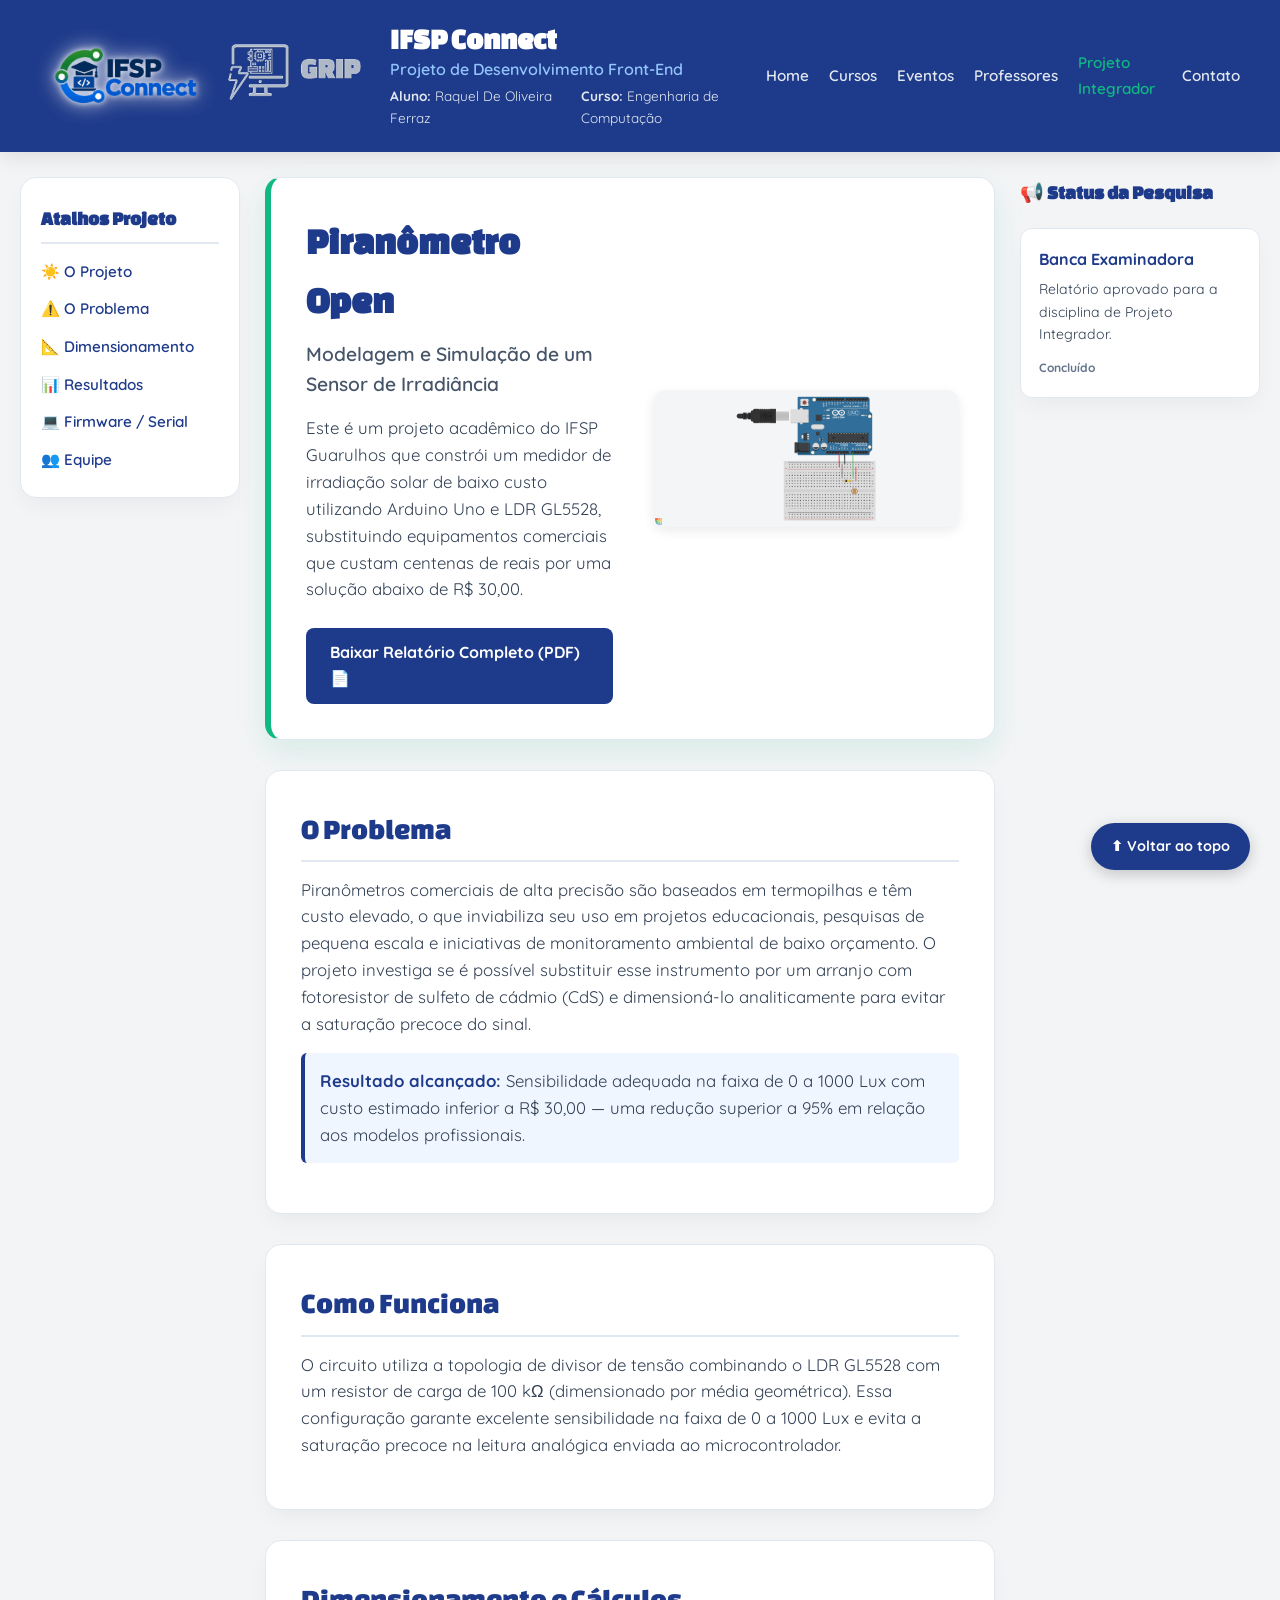
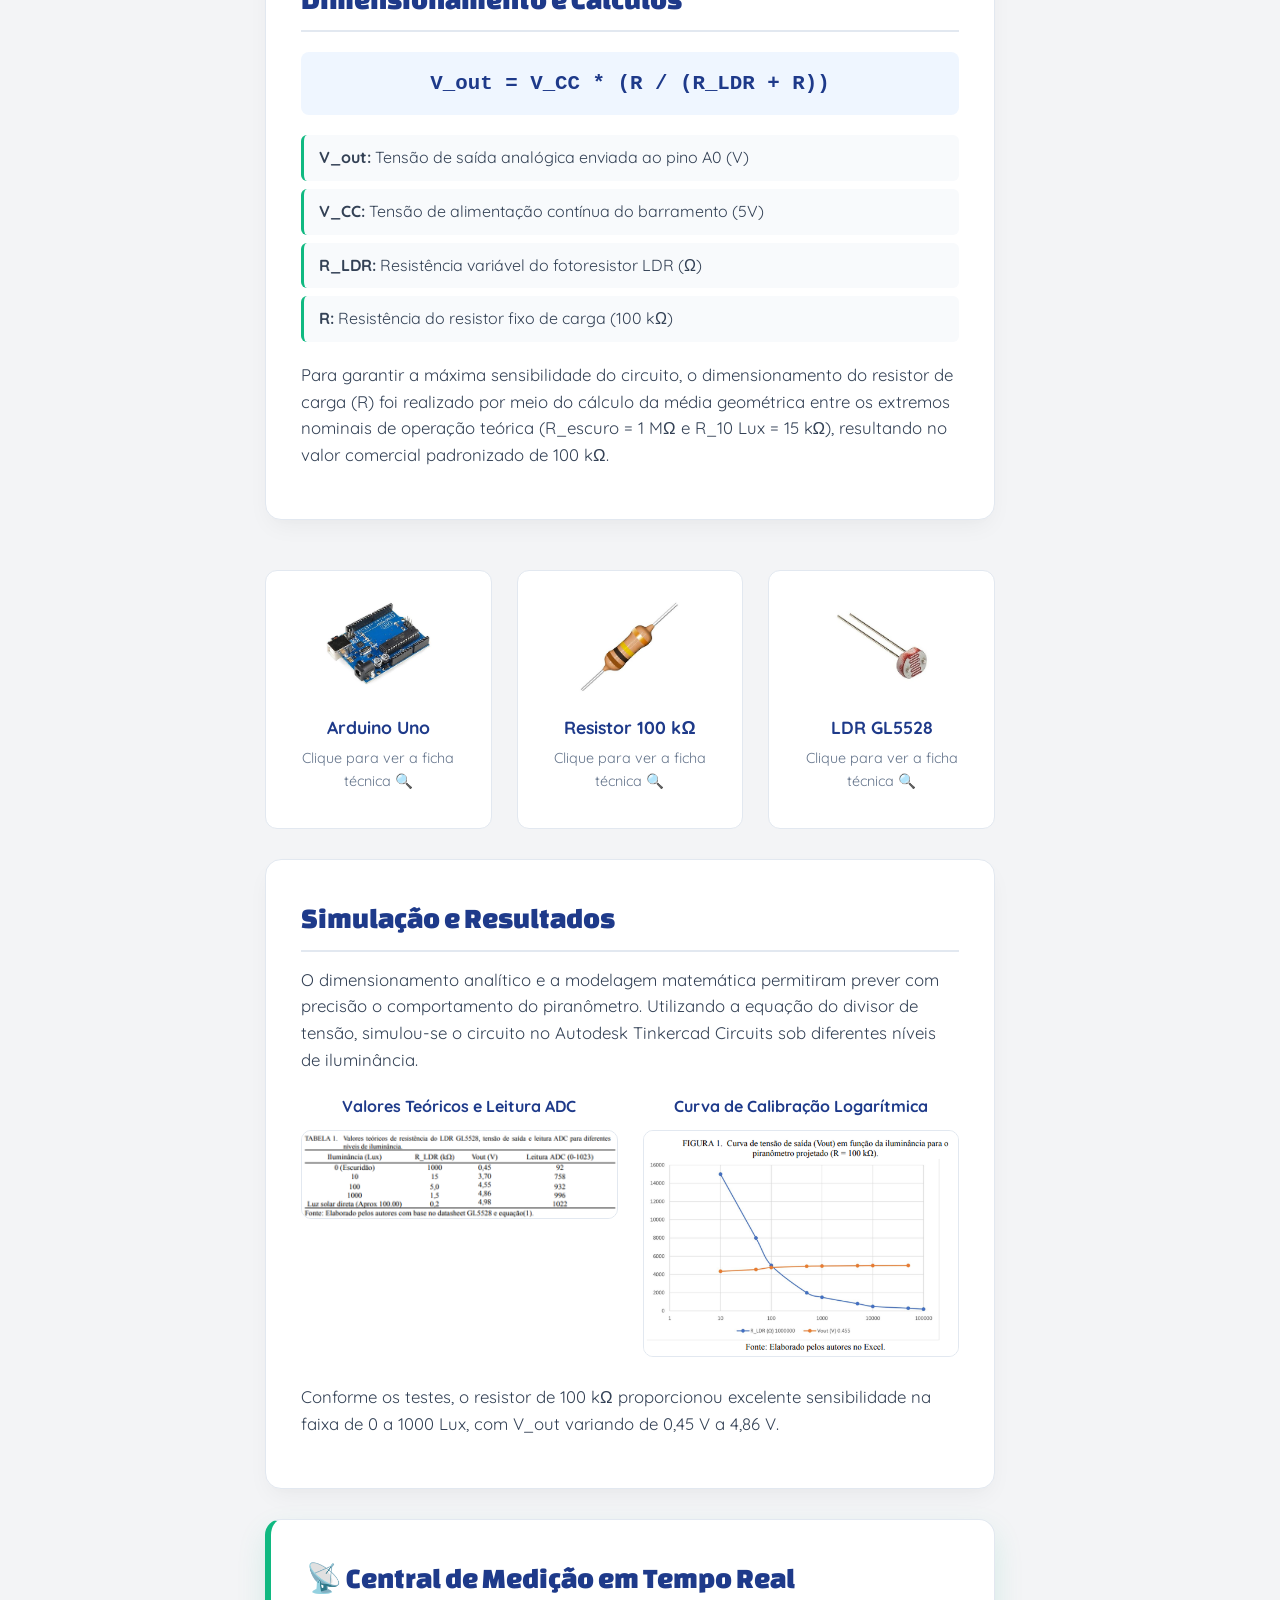
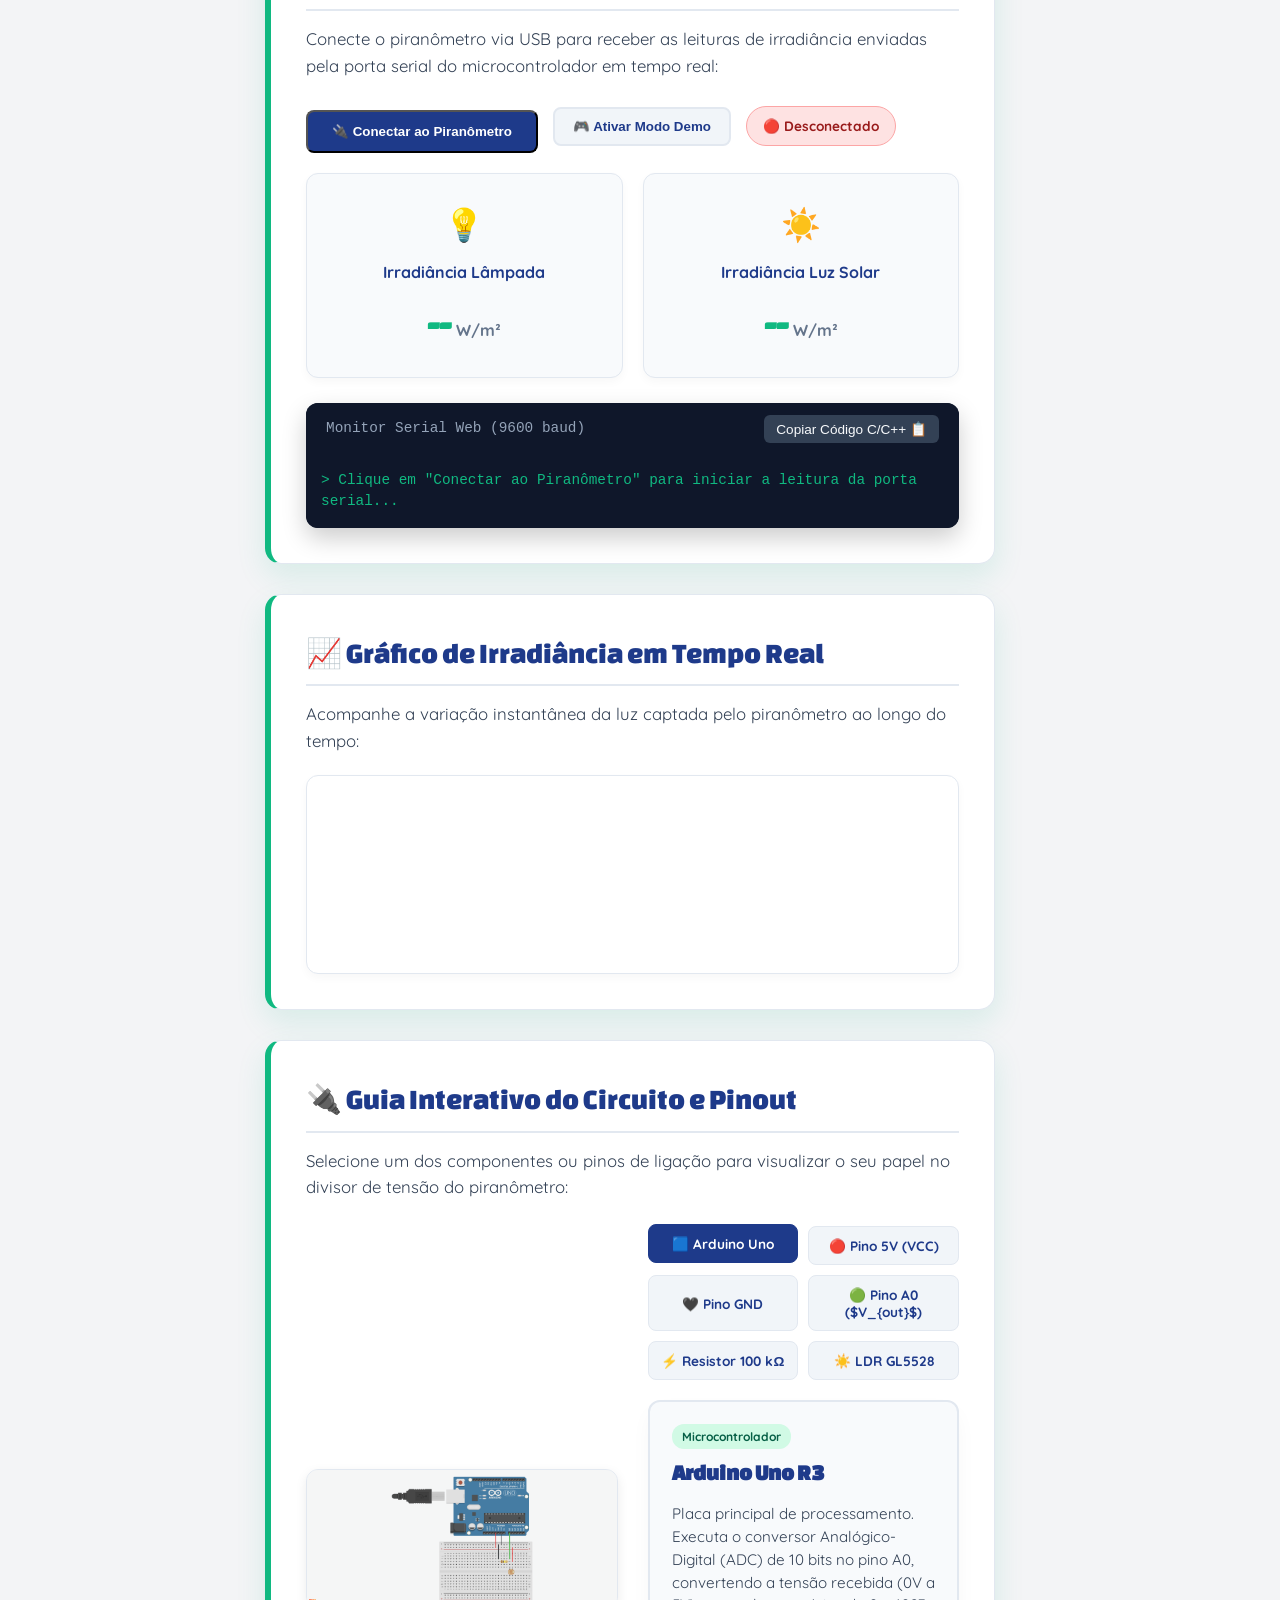
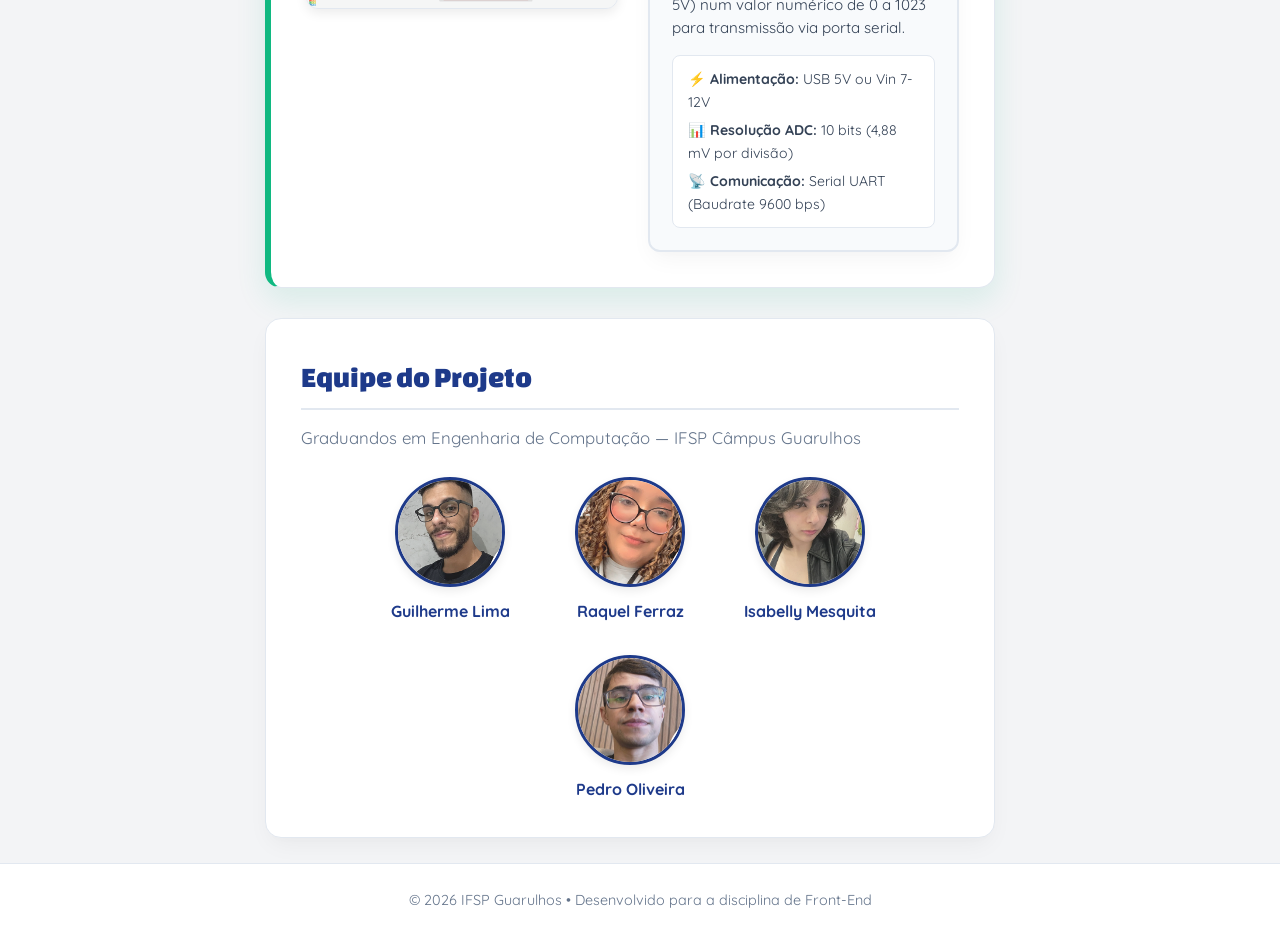
==== commit 03a312b9: "projeto.html" ====
--- a/paginas/projeto.html
+++ b/paginas/projeto.html
@@ -8,6 +8,7 @@
     <title>Projeto Integrador - IFSP Connect</title>
     <link rel="icon" type="image/png" href="../icones/favicon.png">
     <script src="https://cdn.jsdelivr.net/npm/chart.js"></script>
+    <script src="../js/projeto.js" defer></script>
 </head>
 
 <body id="top" class="grid-layout">
@@ -211,23 +212,50 @@
                     </div>
                 </div>
         
-                <pre style="display: none;"><code id="codeBlock">void setup() {
-          Serial.begin(9600); // Inicia comunicação serial a 9600 bps
-        }
-        
-        void loop() {
-          // Exemplo de envio padronizado para o IFSP Connect:
-          // LAMPADA, <valor>
-          // SOLAR, <valor>
-          float irradianciaLampada = 650.0;
-          float irradianciaSolar = 820.0;
-          
-          Serial.print("LAMPADA, ");
-          Serial.println(irradianciaLampada);
-          Serial.print("SOLAR, ");
-          Serial.println(irradianciaSolar);
-          delay(2000);
-        }</code></pre>
+                <pre style="display: none;"><code id="codeBlock">const int PINO_LDR = A0;
+                const float VCC = 5.0;
+                const float R_FIXO = 100000.0; // Resistor de 100 kΩ
+                
+                // Defina o modo de medição atual:
+                // Use "LAMPADA" para testes internos e "SOLAR" para luz do sol
+                String modoMedicao = "LAMPADA"; 
+                
+                void setup() {
+                  Serial.begin(9600);
+                }
+                
+                void loop() {
+                  // 1. Leitura analógica (0 a 1023)
+                  int leituraADC = analogRead(PINO_LDR);
+                
+                  // Evita divisão por zero caso o sensor esteja desconectado
+                  if (leituraADC == 0) leituraADC = 1;
+                
+                  // 2. Cálculo da tensão de saída no pino A0 (Vout)
+                  float vOut = leituraADC * (VCC / 1023.0);
+                
+                  // 3. Cálculo da resistência atual do LDR (Divisor de Tensão)
+                  // Topologia: VCC -> LDR -> Pino A0 -> R_FIXO -> GND
+                  float rLDR = R_FIXO * ((VCC - vOut) / vOut);
+                
+                  // 4. Estimativa de Iluminância (Lux) baseada na curva do LDR GL5528
+                  // Fórmula característica: Lux ≈ (R_10lux / rLDR)^(1 / gamma) * 10
+                  float lux = pow((15000.0 / rLDR), (1.0 / 0.7)) * 10.0;
+                
+                  // 5. Conversão aproximada de Lux para Irradiância (W/m²)
+                  // Fator padrão para luz visível/solar (~0.0079 W/m² por Lux)
+                  float irradiancia = lux * 0.0079;
+                
+                  // 6. Envio padronizado para a Web Serial API do IFSP Connect
+                  // Formato obrigatório: TIPO, VALOR
+                  Serial.print(modoMedicao);
+                  Serial.print(", ");
+                  Serial.println(irradiancia, 2);
+                
+                  // Aguarda 1 segundo antes da próxima leitura
+                  delay(1000);
+                }
+        </code></pre>
             </div>
         </section>
 
@@ -355,4 +383,4 @@
     <script src="../js/projeto.js"></script>
 </body>
 
-</html>+</html>
--- a/css/StyleProjeto.css
+++ b/css/StyleProjeto.css
@@ -510,6 +510,22 @@
     font-size: 0.9rem;
     overflow-x: auto;
     margin: 0;
+}
+
+/* Deixa o texto do Monitor Serial legível em verde claro */
+.serial-monitor {
+    background-color: #0F172A;
+    padding: 15px;
+    border-radius: 0 0 10px 10px;
+    max-height: 200px;
+    overflow-y: auto;
+}
+
+.serial-body, .serial-body div {
+    color: #10B981 !important;
+    font-family: 'Courier New', Courier, monospace;
+    font-size: 0.9rem;
+    line-height: 1.5;
 }
 
 /* PAINEL DE MEDIÇÃO EM TEMPO REAL (WEB SERIAL API) */
@@ -1048,4 +1064,4 @@
     }
 
     .hero-project { flex-direction: column; }
-}+}
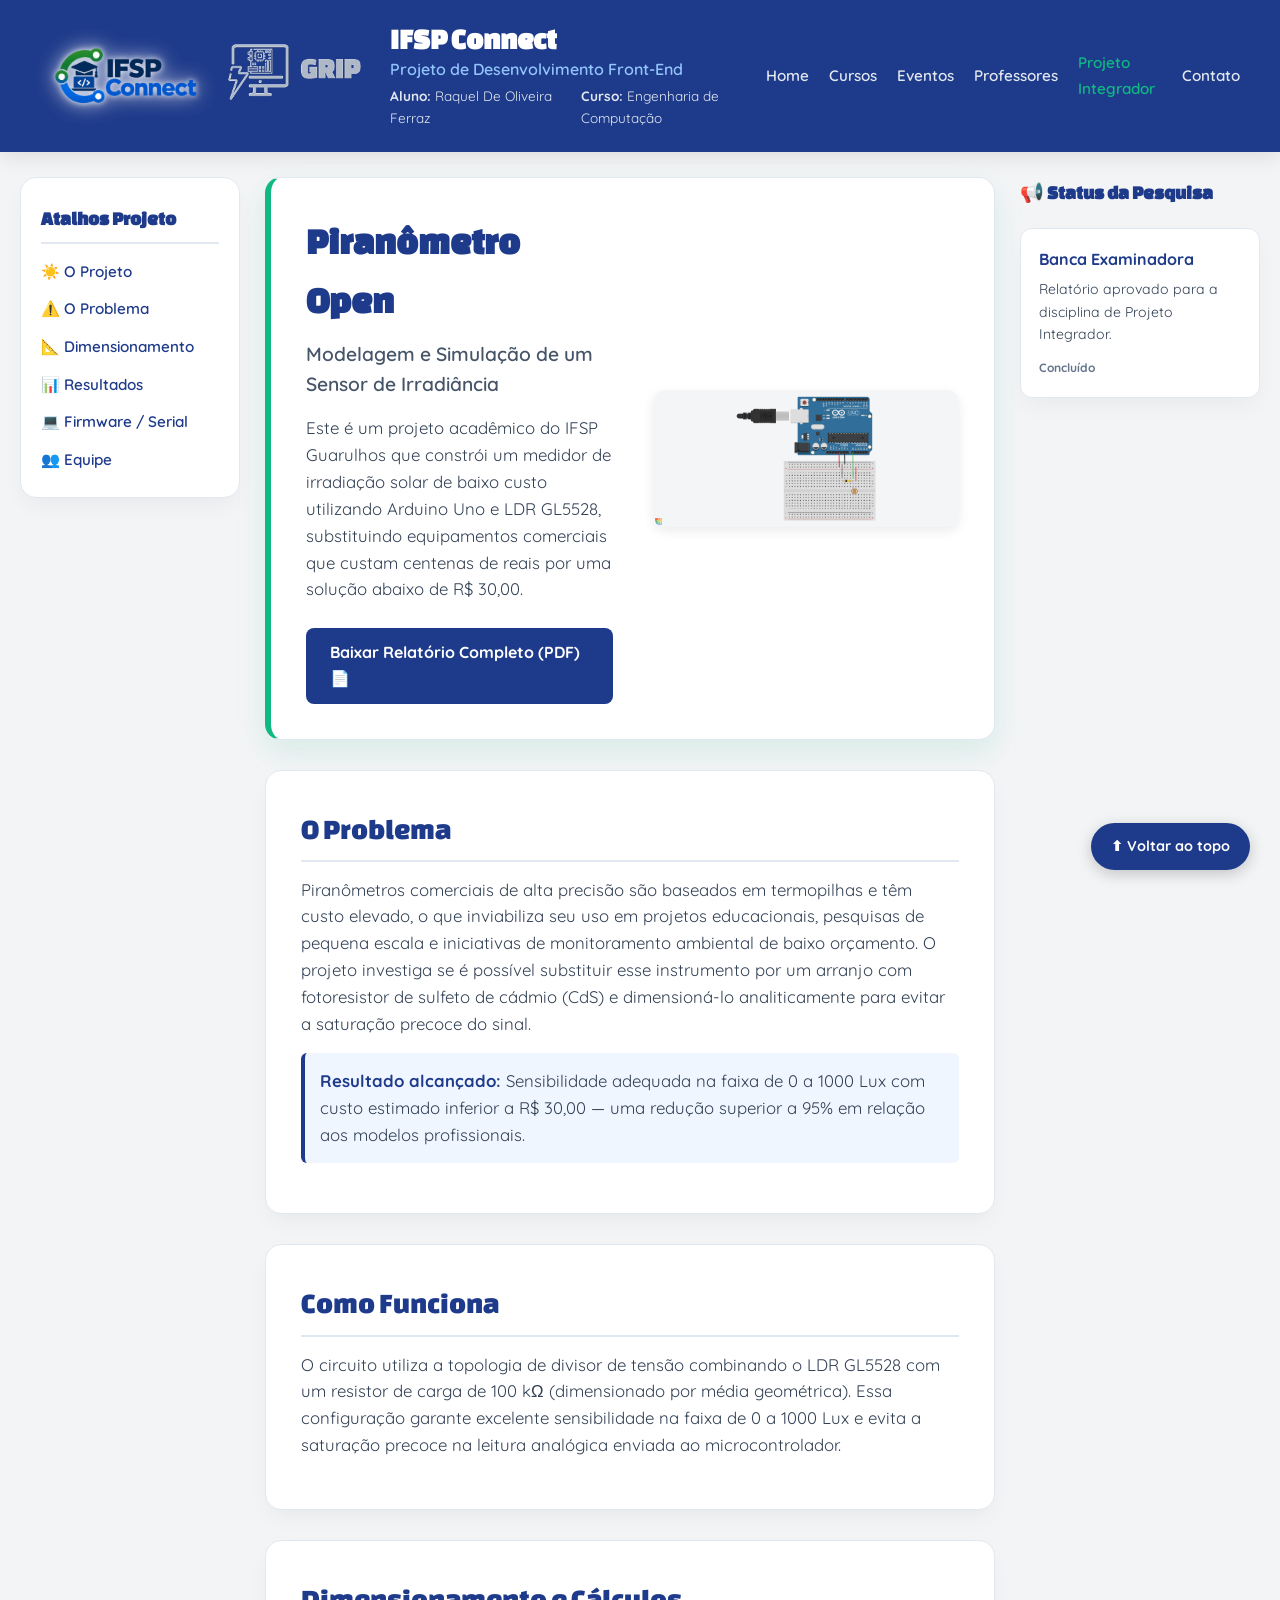
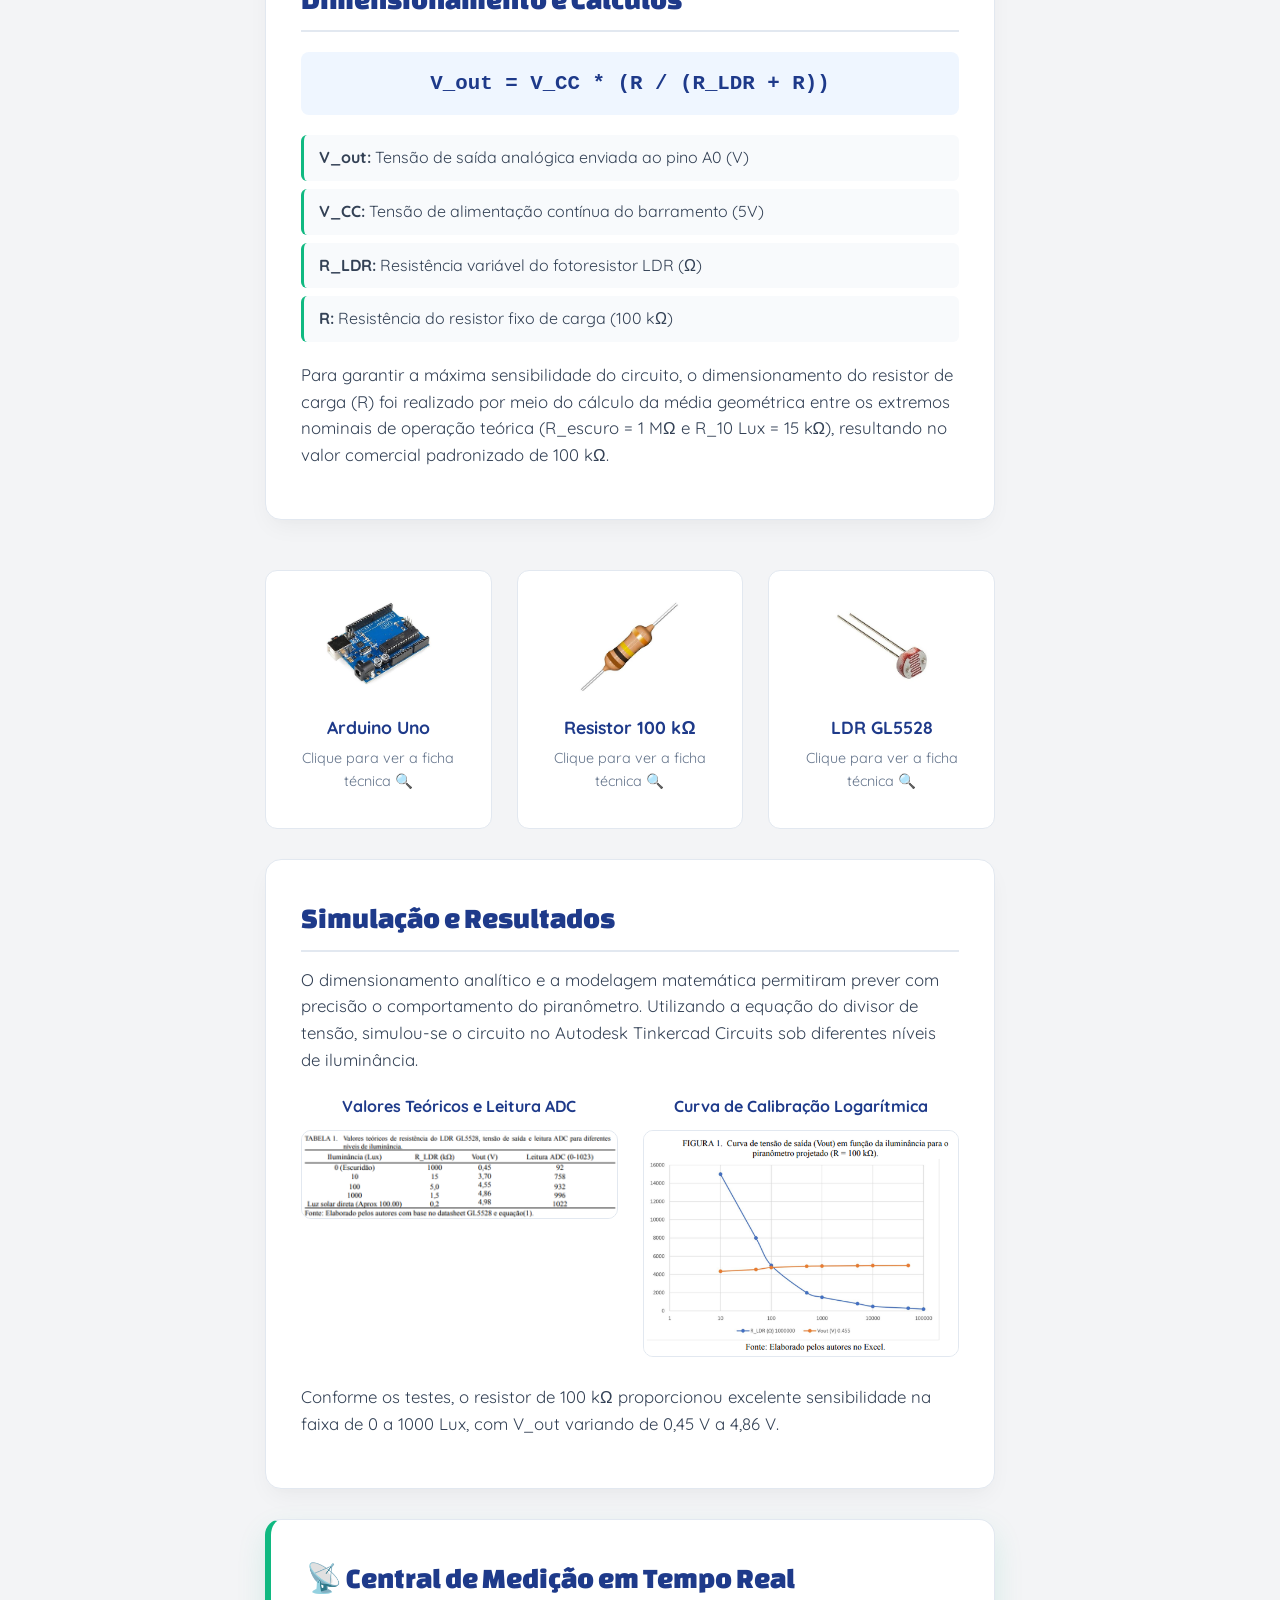
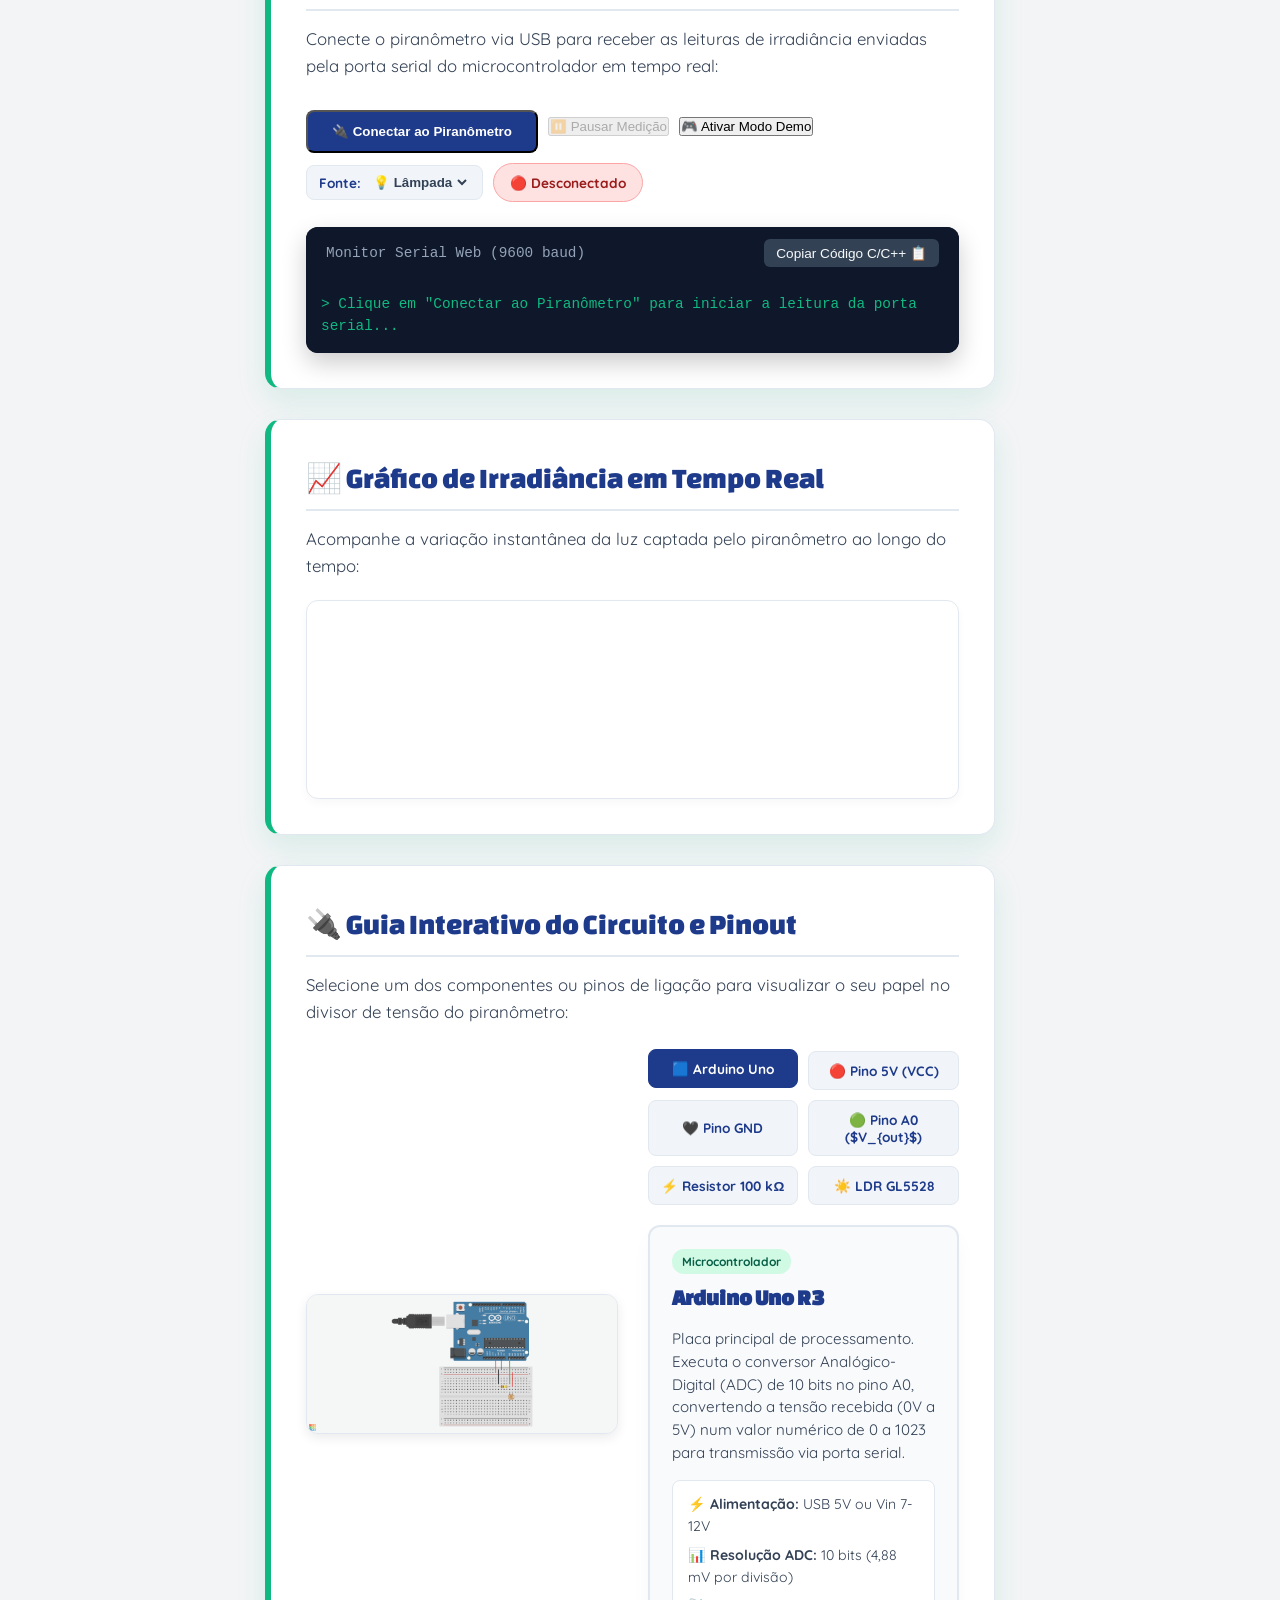
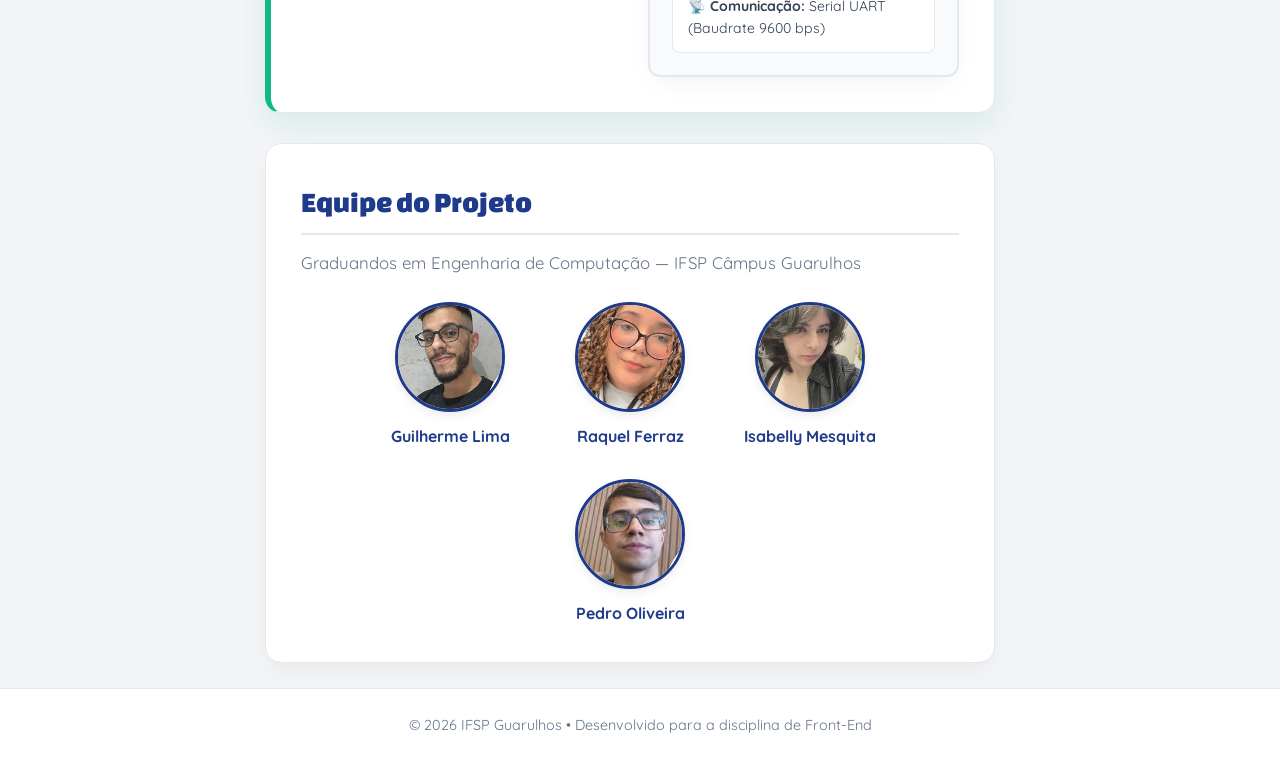
==== commit 110a72d4: "projeto.html" ====
--- a/paginas/projeto.html
+++ b/paginas/projeto.html
@@ -178,24 +178,21 @@
             <p>Conecte o piranômetro via USB para receber as leituras de irradiância enviadas pela porta serial do
                 microcontrolador em tempo real:</p>
         
-            <div class="serial-controls">
+           <div class="serial-controls" style="display: flex; flex-wrap: wrap; gap: 10px; align-items: center; margin-bottom: 20px;">
                 <button type="button" id="btnConectar" class="btn-primary">🔌 Conectar ao Piranômetro</button>
-                <button type="button" id="btnDemo" class="btn-scenario">🎮 Ativar Modo Demo</button>
+                <button type="button" id="btnPausar" class="btn-secondary" disabled>⏸️ Pausar Medição</button>
+                <button type="button" id="btnDemo" class="btn-secondary">🎮 Ativar Modo Demo</button>
+
+                <!-- Seletor para direcionar a leitura do Arduino entre Lâmpada e Solar -->
+                <div class="modo-sensor-box" style="display: flex; align-items: center; gap: 8px; background: #F1F5F9; padding: 6px 12px; border-radius: 8px; border: 1px solid var(--border-color);">
+                    <label for="seletorFonte" style="font-size: 0.85rem; font-weight: 700; color: var(--primary-blue);">Fonte:</label>
+                    <select id="seletorFonte" style="border: none; background: transparent; font-weight: 700; color: var(--text-main); cursor: pointer; outline: none;">
+                        <option value="LAMPADA">💡 Lâmpada</option>
+                        <option value="SOLAR">☀️ Luz Solar</option>
+                    </select>
+                </div>
+
                 <span id="statusConexao" class="badge-status desconectado">🔴 Desconectado</span>
-            </div>
-        
-            <!-- Cards de Leituras Dinâmicas -->
-            <div class="dash-resultados">
-                <div class="dash-card">
-                    <div class="dash-icon">💡</div>
-                    <h4>Irradiância Lâmpada</h4>
-                    <div class="dash-valor"><span id="valorLampada">--</span> <small>W/m²</small></div>
-                </div>
-                <div class="dash-card">
-                    <div class="dash-icon">☀️</div>
-                    <h4>Irradiância Luz Solar</h4>
-                    <div class="dash-valor"><span id="valorSolar">--</span> <small>W/m²</small></div>
-                </div>
             </div>
         
             <!-- Interface do Editor / Monitor Serial Integrado -->
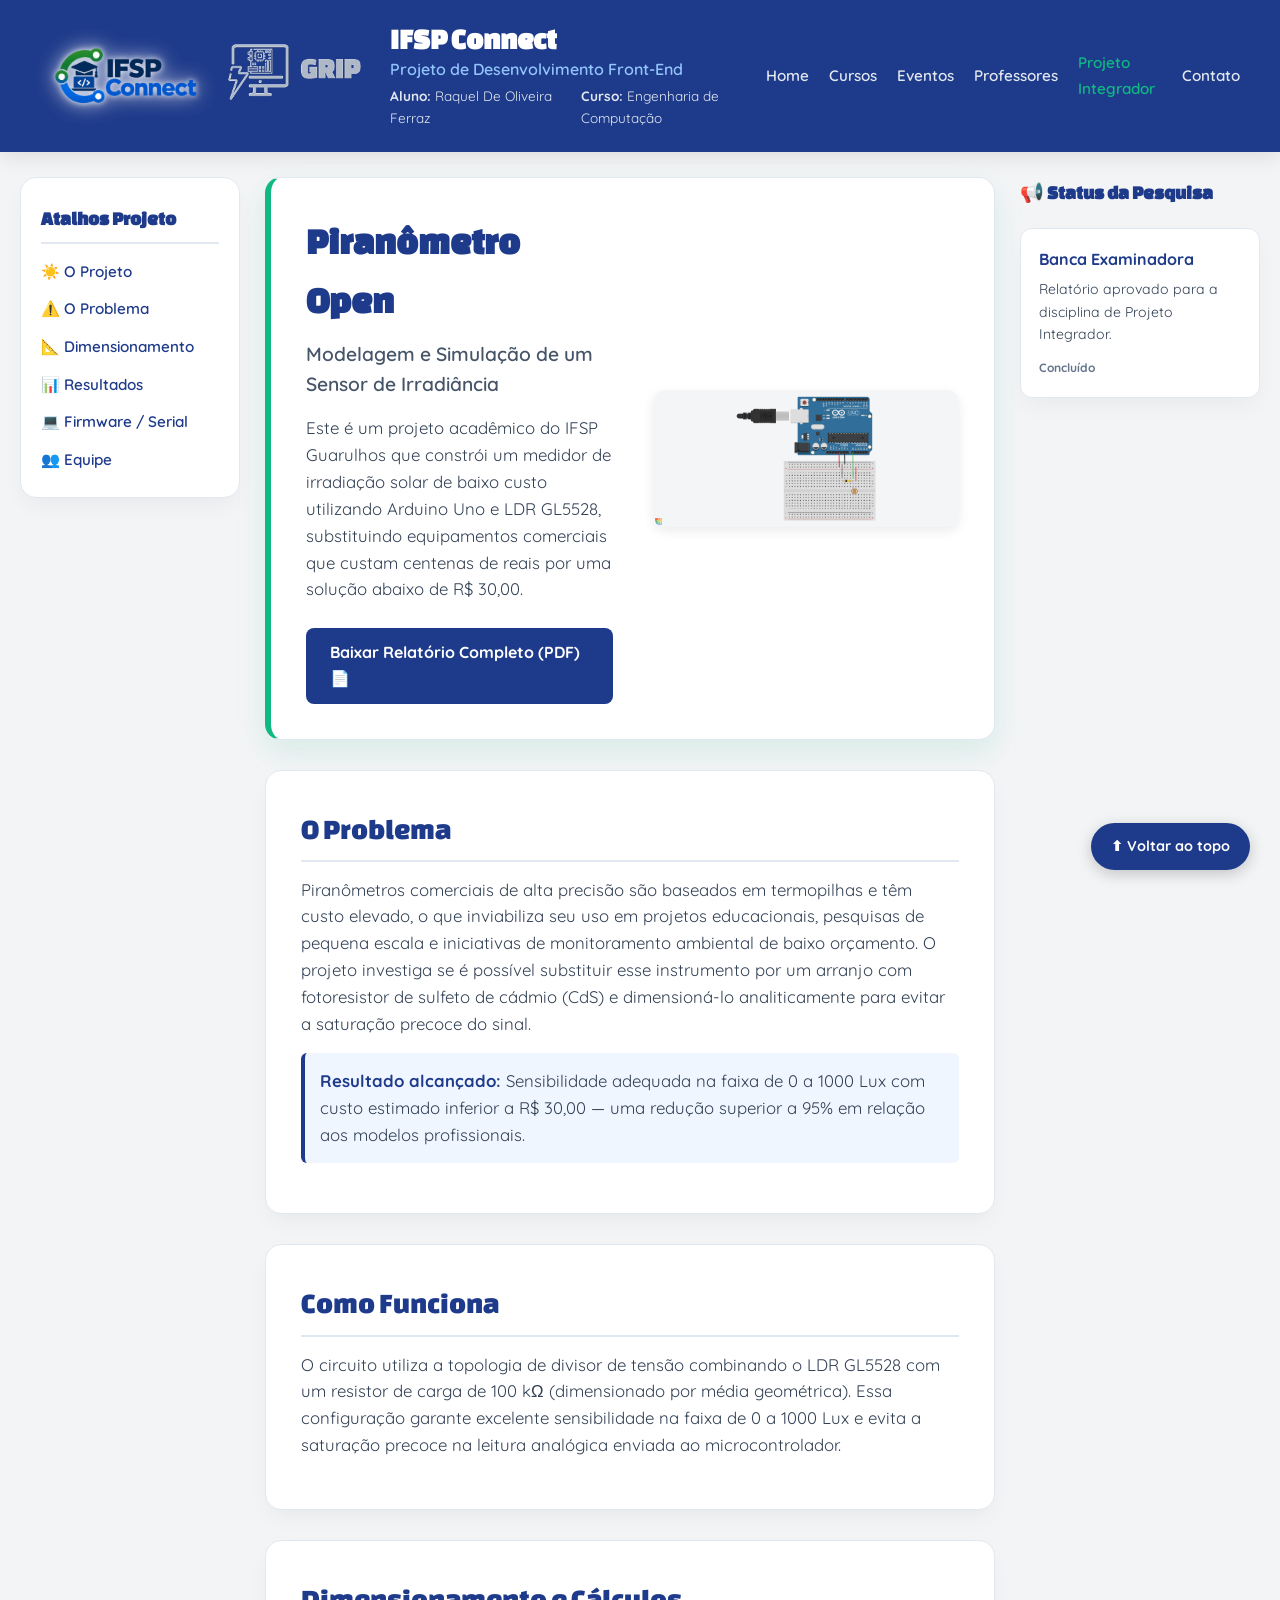
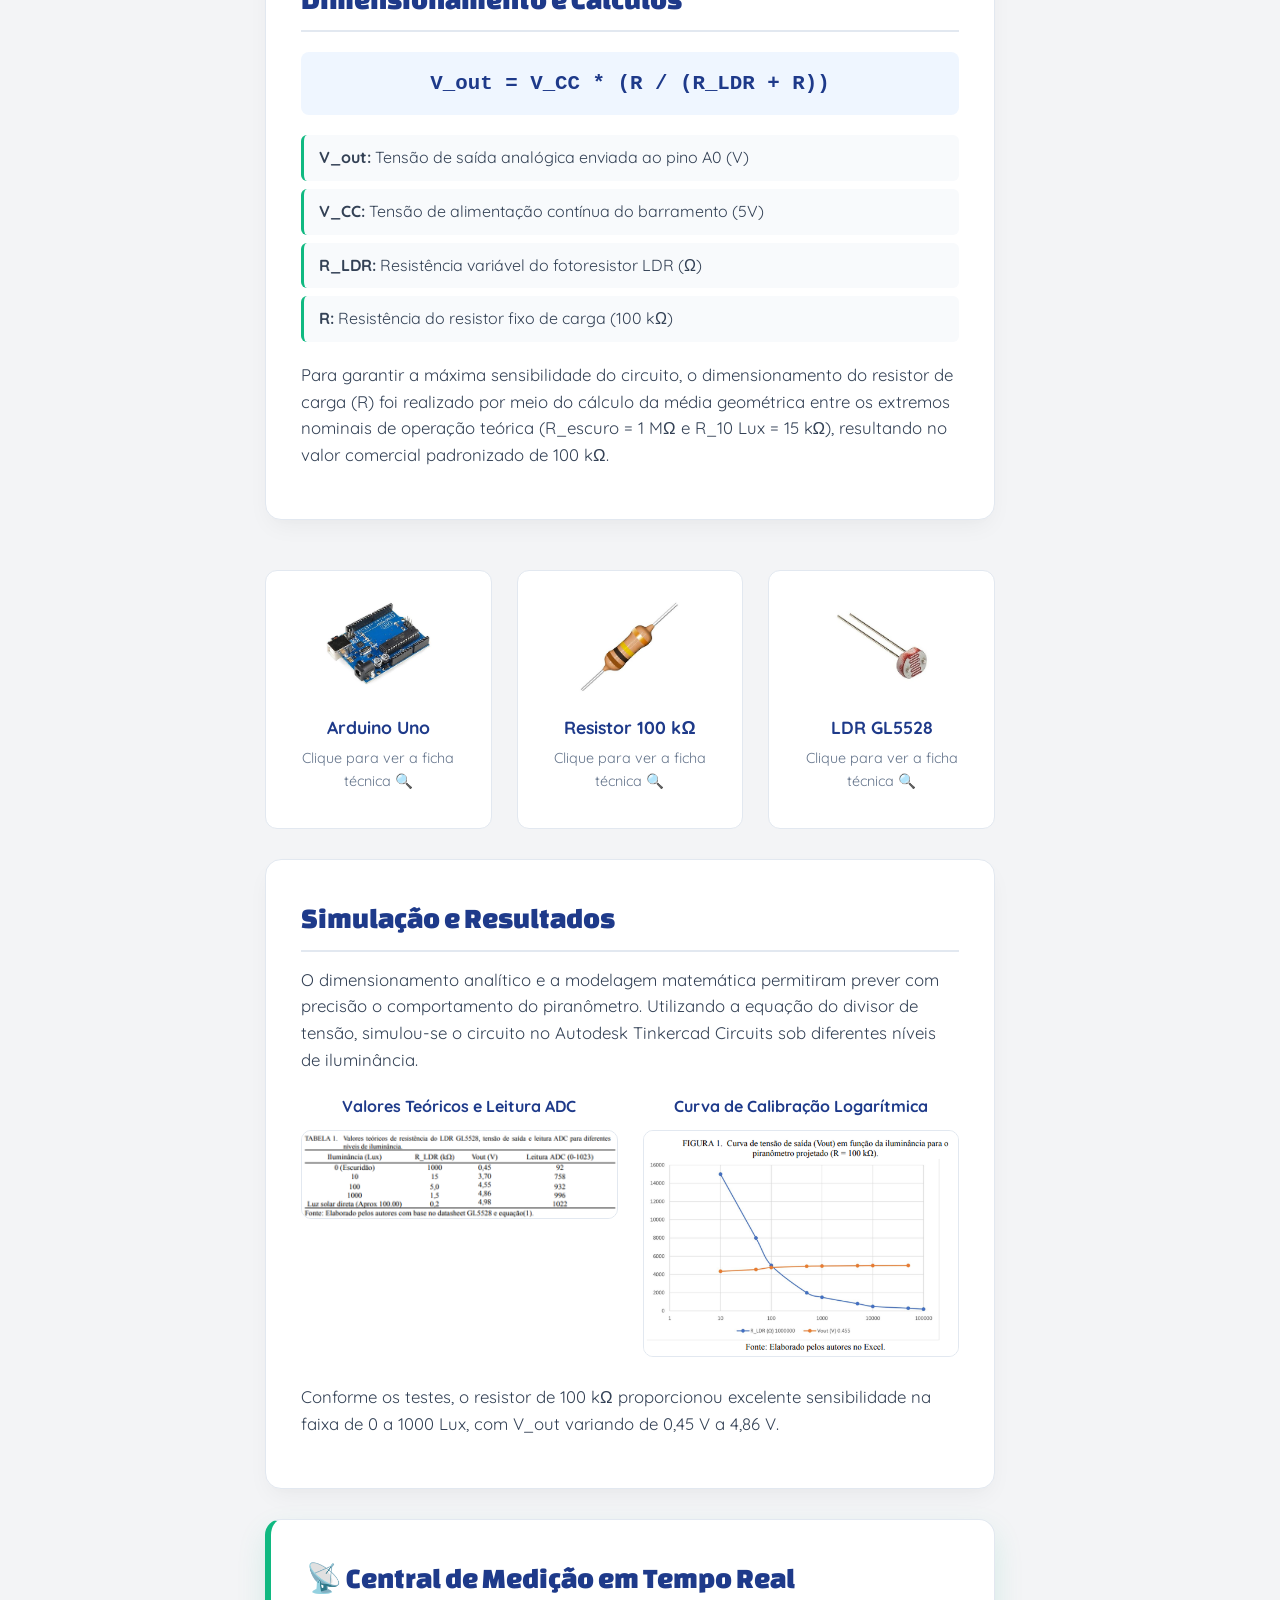
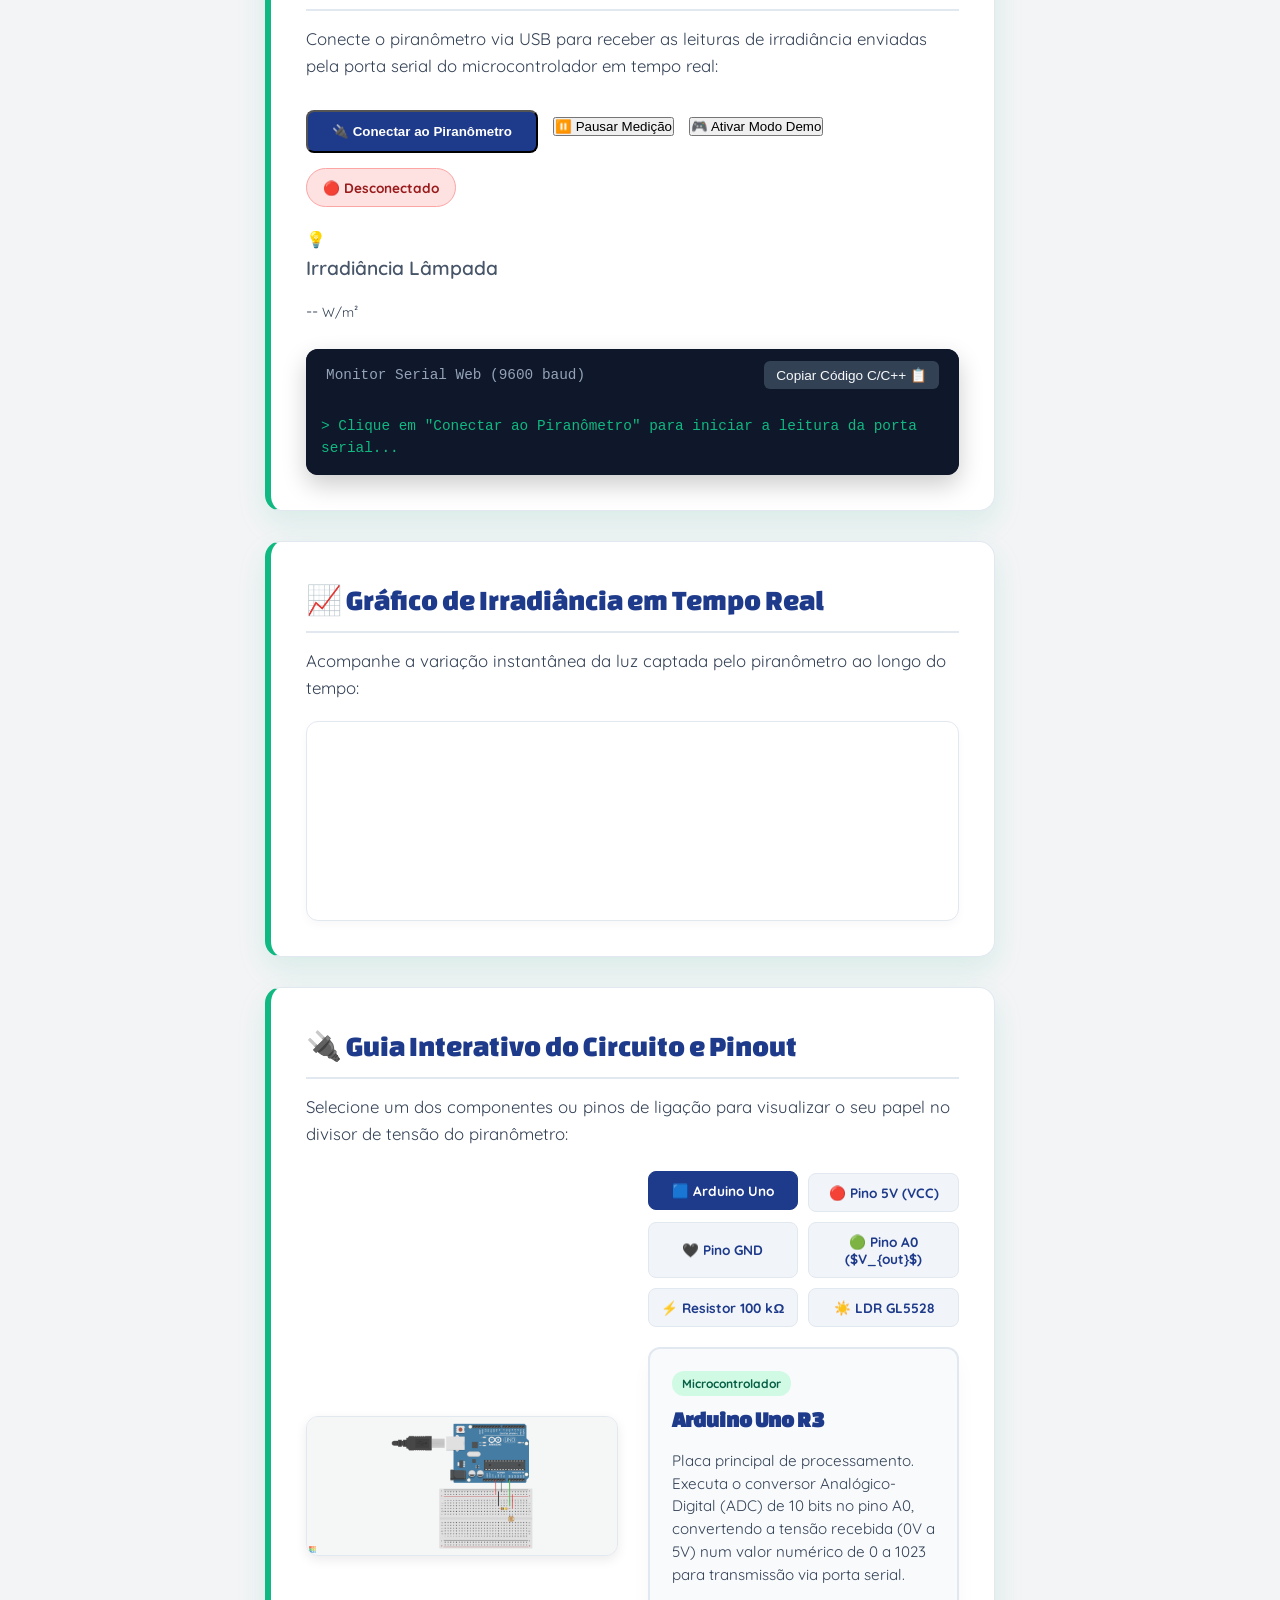
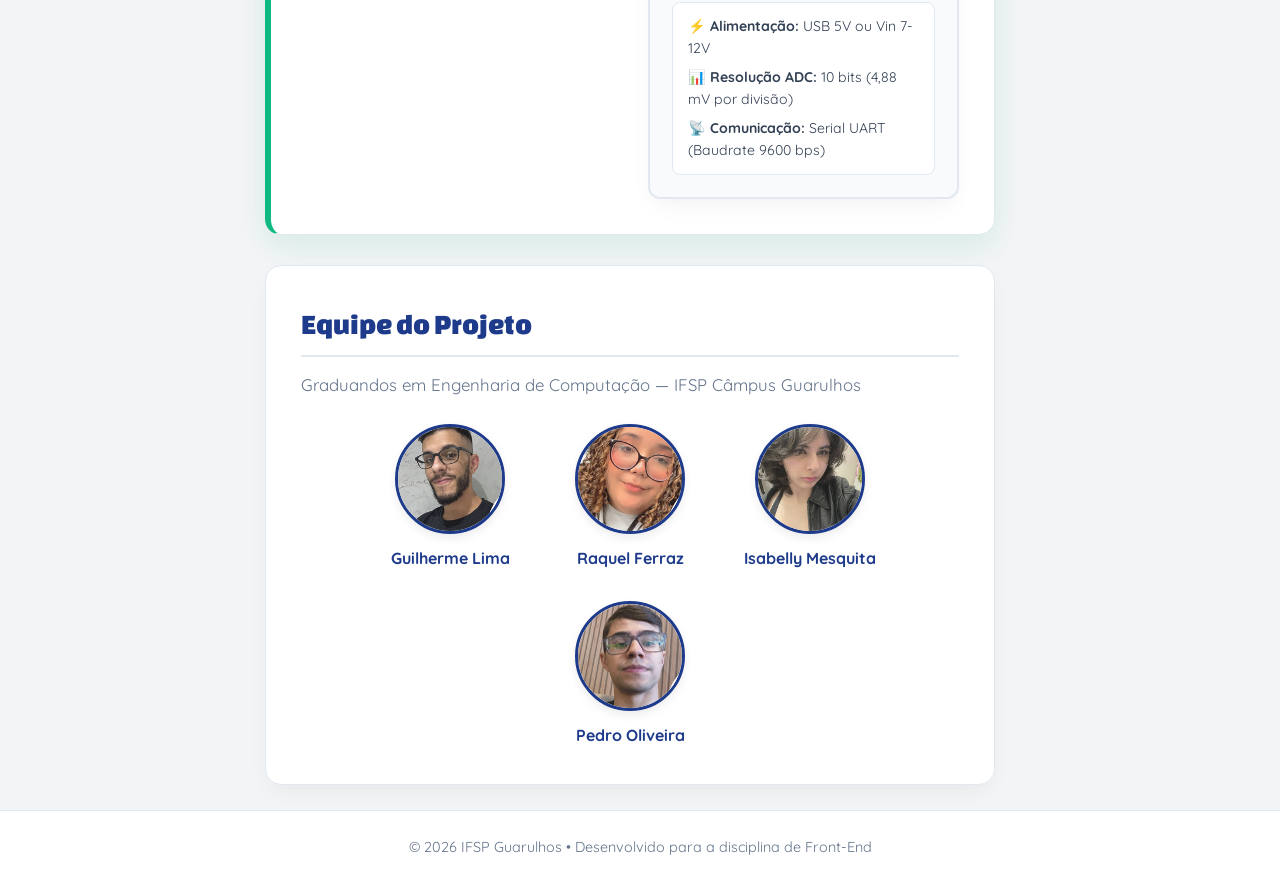
==== commit 614f347c: "projeto.html" ====
--- a/paginas/projeto.html
+++ b/paginas/projeto.html
@@ -178,23 +178,21 @@
             <p>Conecte o piranômetro via USB para receber as leituras de irradiância enviadas pela porta serial do
                 microcontrolador em tempo real:</p>
         
-           <div class="serial-controls" style="display: flex; flex-wrap: wrap; gap: 10px; align-items: center; margin-bottom: 20px;">
+          <div class="serial-controls">
                 <button type="button" id="btnConectar" class="btn-primary">🔌 Conectar ao Piranômetro</button>
-                <button type="button" id="btnPausar" class="btn-secondary" disabled>⏸️ Pausar Medição</button>
+                <button type="button" id="btnPausar" class="btn-secondary">⏸️ Pausar Medição</button>
                 <button type="button" id="btnDemo" class="btn-secondary">🎮 Ativar Modo Demo</button>
-
-                <!-- Seletor para direcionar a leitura do Arduino entre Lâmpada e Solar -->
-                <div class="modo-sensor-box" style="display: flex; align-items: center; gap: 8px; background: #F1F5F9; padding: 6px 12px; border-radius: 8px; border: 1px solid var(--border-color);">
-                    <label for="seletorFonte" style="font-size: 0.85rem; font-weight: 700; color: var(--primary-blue);">Fonte:</label>
-                    <select id="seletorFonte" style="border: none; background: transparent; font-weight: 700; color: var(--text-main); cursor: pointer; outline: none;">
-                        <option value="LAMPADA">💡 Lâmpada</option>
-                        <option value="SOLAR">☀️ Luz Solar</option>
-                    </select>
-                </div>
-
                 <span id="statusConexao" class="badge-status desconectado">🔴 Desconectado</span>
             </div>
-        
+
+            <!-- Card Único Centralizado para Irradiância da Lâmpada -->
+            <div class="sensor-grid-single">
+                <div class="sensor-card">
+                    <span class="sensor-icon">💡</span>
+                    <h3>Irradiância Lâmpada</h3>
+                    <div class="sensor-value"><span id="valorLampada">--</span> <small>W/m²</small></div>
+                </div>
+            </div>
             <!-- Interface do Editor / Monitor Serial Integrado -->
             <div class="code-editor-container" style="margin-top: 25px;">
                 <div class="editor-header">
